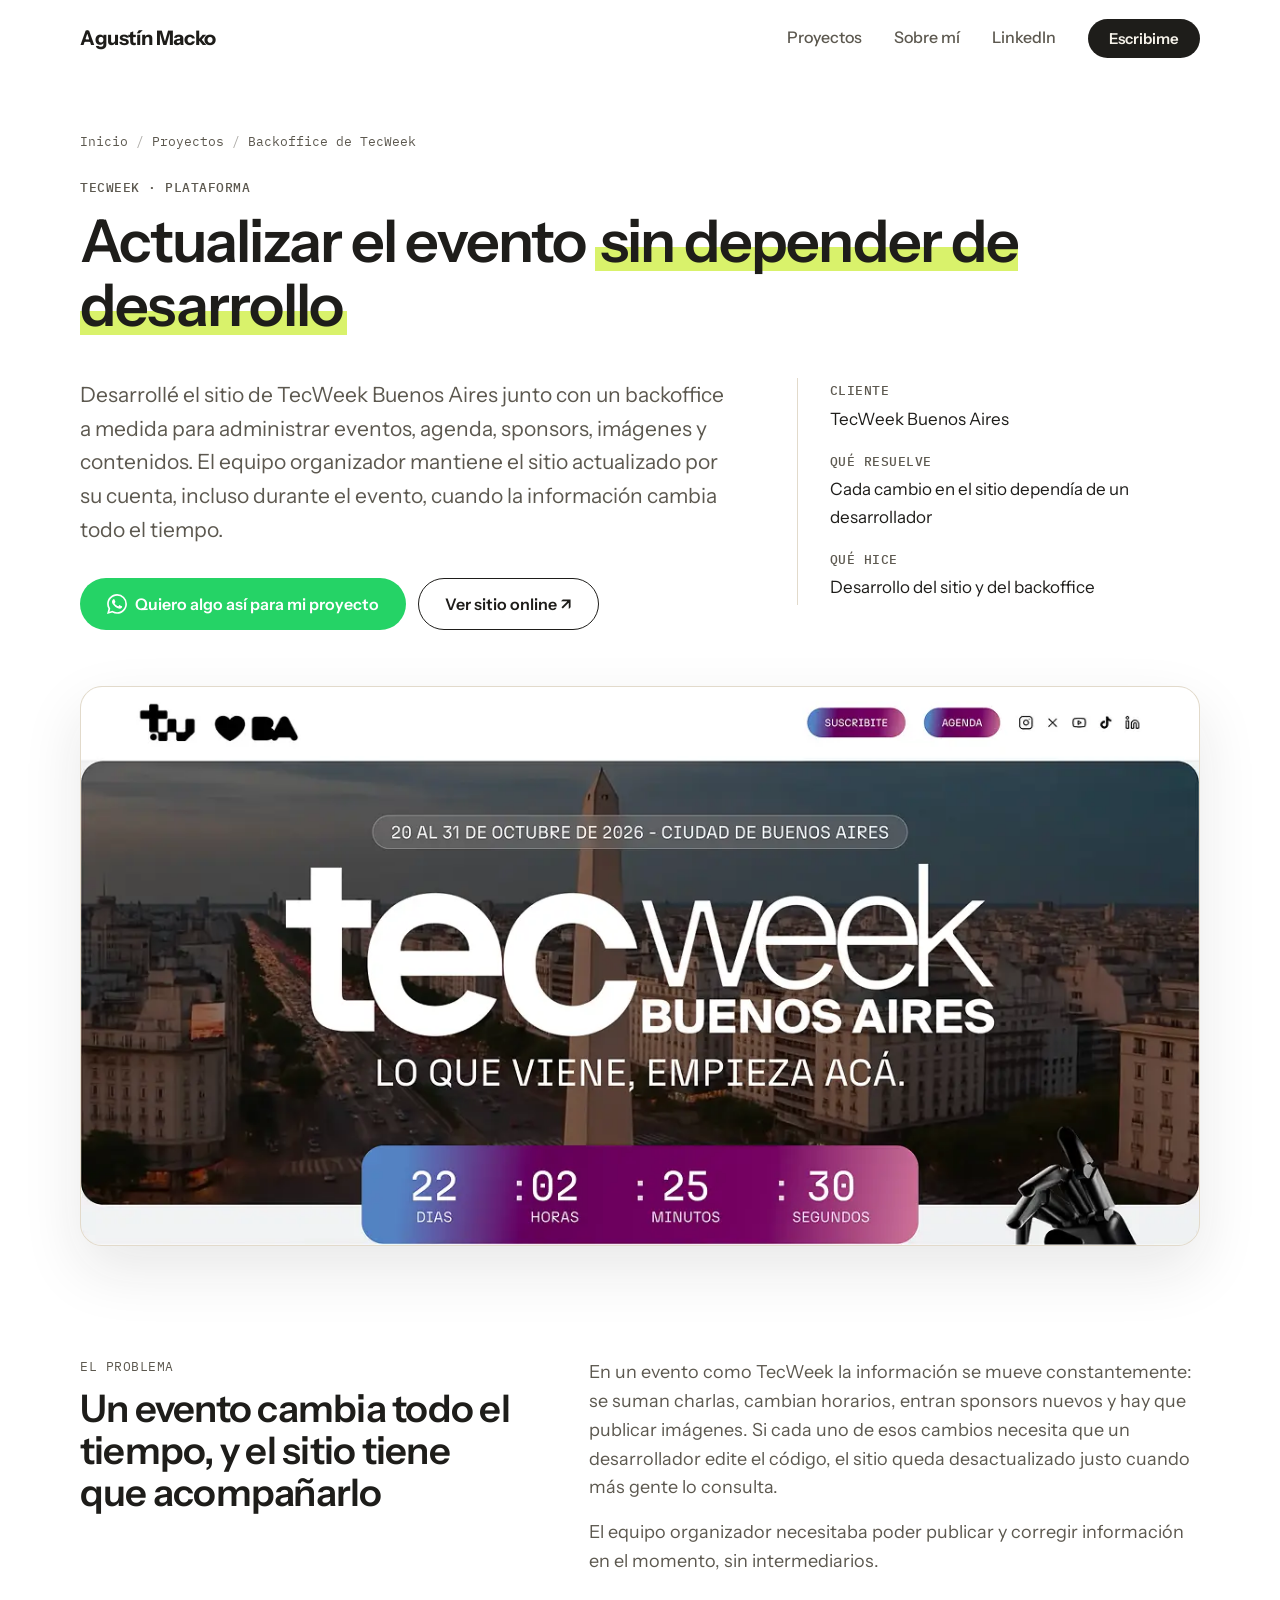
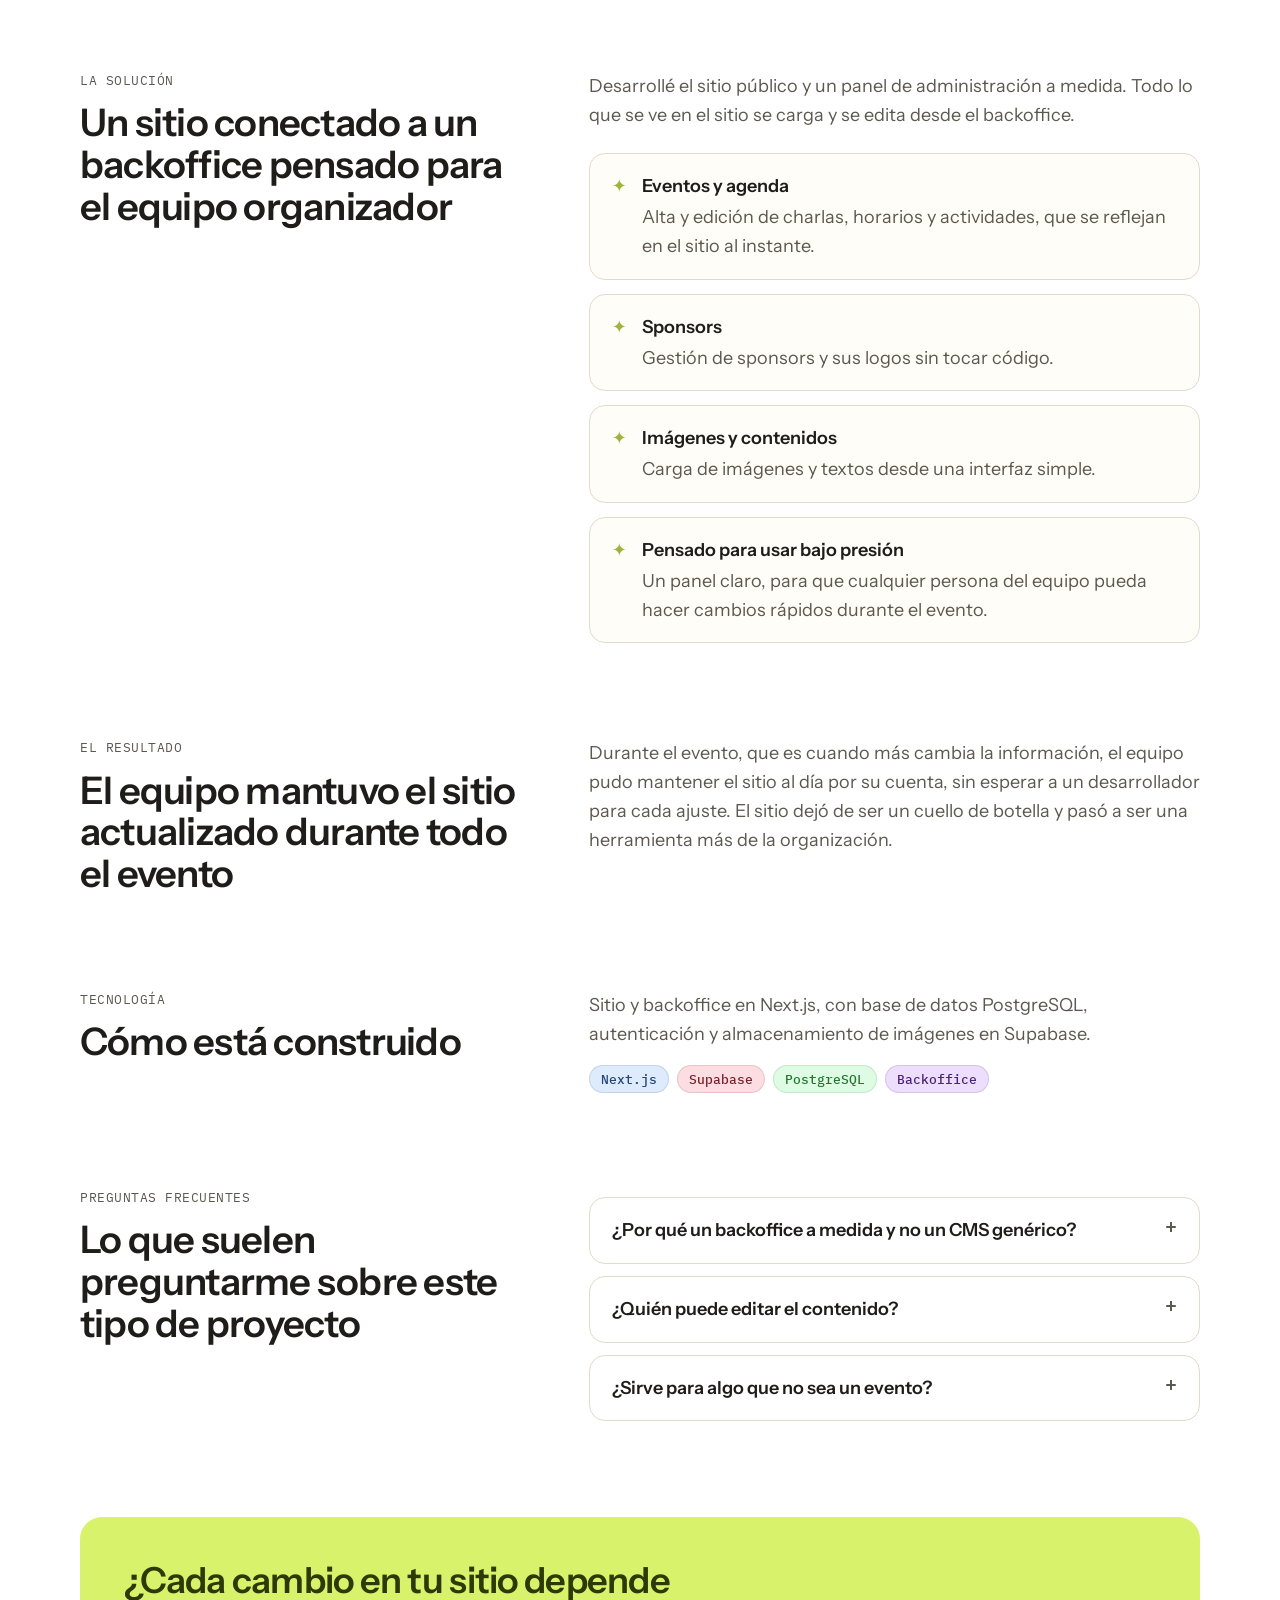
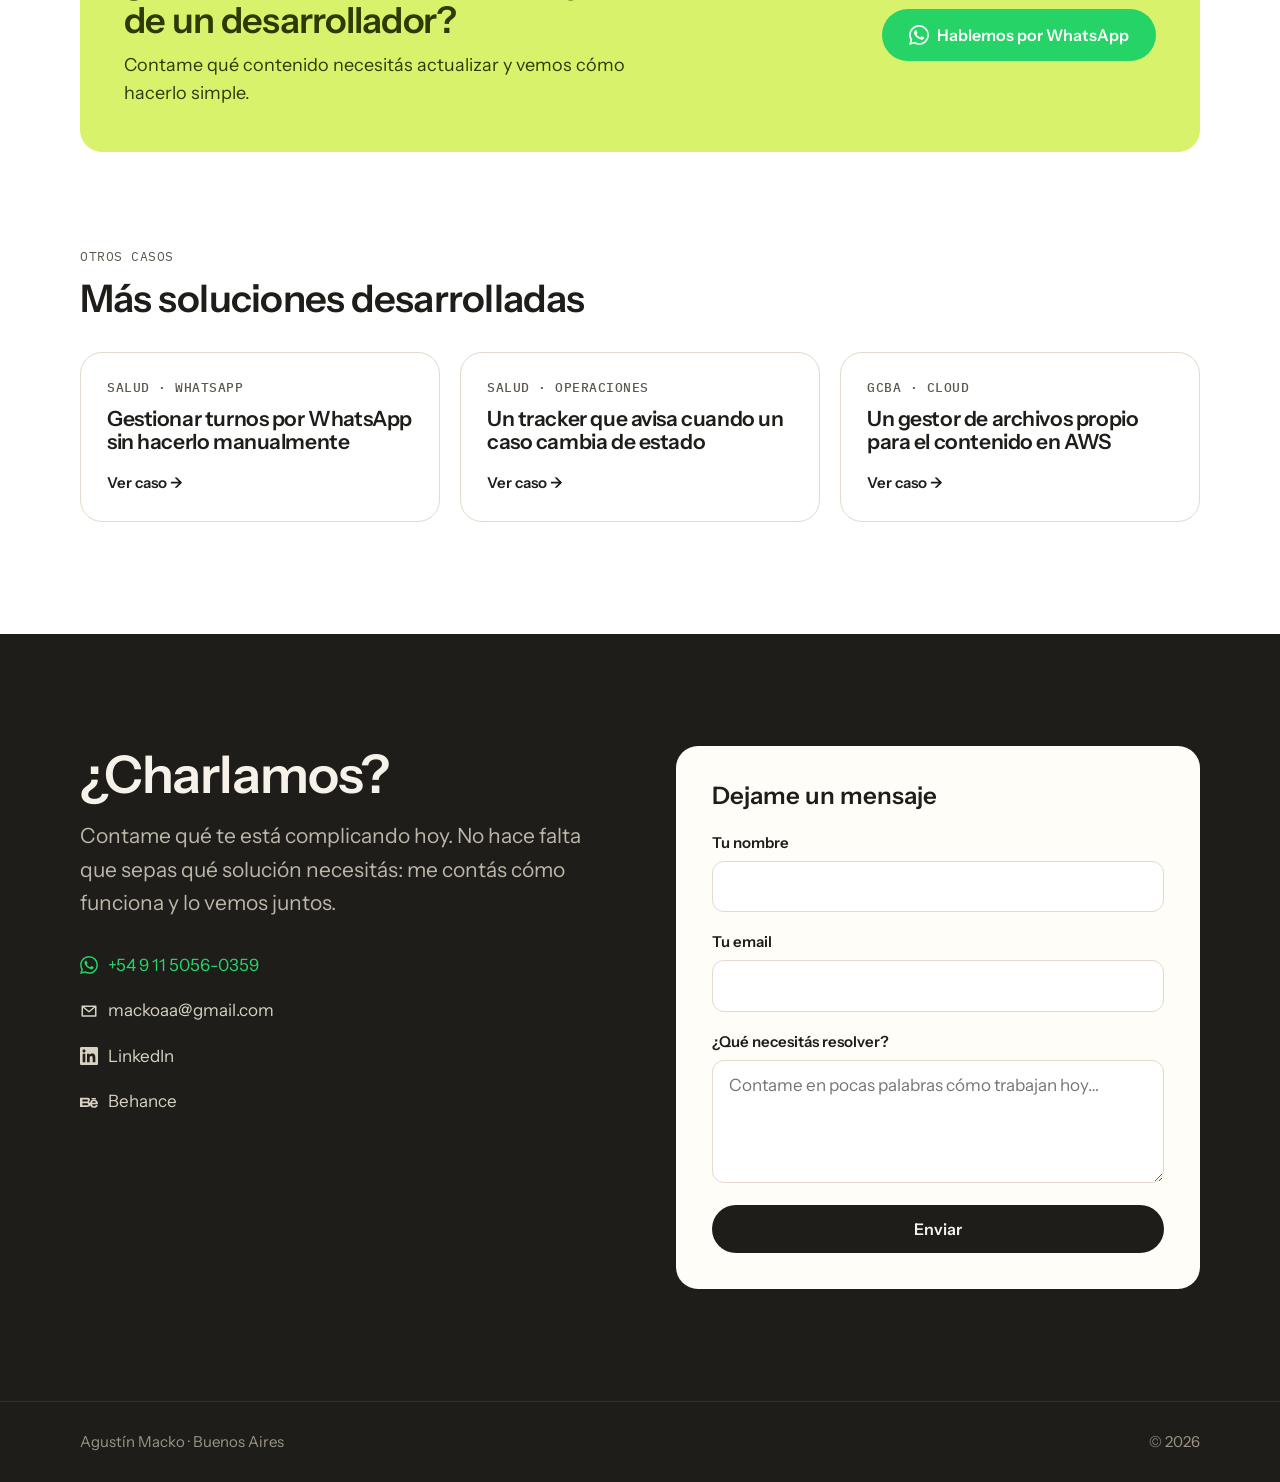
==== casos/backoffice-tecweek/index.html @ 7318f34b "Páginas de caso, mejoras SEO y tracking de contactos" ====
<!DOCTYPE html>
<html lang="es-AR">
<head>
  <meta charset="UTF-8">
  <meta name="viewport" content="width=device-width, initial-scale=1.0">

  <!-- Google tag (gtag.js) -->
  <script async src="https://www.googletagmanager.com/gtag/js?id=G-NZE4ZRXTH5"></script>
  <script>
    window.dataLayer = window.dataLayer || [];
    function gtag(){dataLayer.push(arguments);}
    gtag('js', new Date());

    gtag('config', 'G-NZE4ZRXTH5');
  </script>
  <title>Sitio y backoffice para TecWeek: contenido administrable sin código | Agustín Macko</title>
  <meta name="description" content="Caso real: sitio de TecWeek Buenos Aires con un backoffice a medida para administrar eventos, agenda, sponsors e imágenes sin depender de un desarrollador.">
  <meta name="author" content="Agustín Macko">
  <meta name="robots" content="index, follow, max-image-preview:large">
  <meta name="theme-color" content="#FFFFFF">
  <link rel="icon" href="/favicon.svg" type="image/svg+xml">
  <link rel="apple-touch-icon" href="/img/apple-touch-icon.png">

  <meta property="og:type" content="article">
  <meta property="og:locale" content="es_AR">
  <meta property="og:site_name" content="Agustín Macko">
  <meta property="og:title" content="Actualizar el evento sin depender de desarrollo">
  <meta property="og:description" content="Sitio de TecWeek con un backoffice para administrar eventos, agenda, sponsors y contenidos sin tocar código.">
  <meta property="og:url" content="https://agustinmacko.com.ar/casos/backoffice-tecweek/">
  <meta property="og:image" content="https://agustinmacko.com.ar/img/tec2026.webp">
  <meta property="og:image:alt" content="Sitio de TecWeek Buenos Aires 2026 con la cuenta regresiva del evento">
  <meta name="twitter:card" content="summary_large_image">
  <meta name="twitter:title" content="Actualizar el evento sin depender de desarrollo">
  <meta name="twitter:description" content="Sitio de TecWeek con un backoffice para administrar eventos, agenda, sponsors y contenidos sin tocar código.">
  <meta name="twitter:image" content="https://agustinmacko.com.ar/img/tec2026.webp">
  <link rel="canonical" href="https://agustinmacko.com.ar/casos/backoffice-tecweek/">

  <script type="application/ld+json">
  {
    "@context": "https://schema.org",
    "@graph": [
      {
        "@type": "CreativeWork",
        "@id": "https://agustinmacko.com.ar/casos/backoffice-tecweek/#caso",
        "name": "Sitio y backoffice para TecWeek",
        "headline": "Actualizar el evento sin depender de desarrollo",
        "description": "Sitio de TecWeek Buenos Aires con un backoffice a medida para administrar eventos, agenda, sponsors, imágenes y contenidos sin modificar código.",
        "url": "https://agustinmacko.com.ar/casos/backoffice-tecweek/",
        "image": "https://agustinmacko.com.ar/img/tec2026.webp",
        "inLanguage": "es-AR",
        "author": { "@id": "https://agustinmacko.com.ar/#person" },
        "about": ["Backoffices", "Plataformas administrables"],
        "keywords": "backoffice a medida, sitio administrable, panel de administración de contenidos, sitio para eventos"
      },
      {
        "@type": "BreadcrumbList",
        "itemListElement": [
          { "@type": "ListItem", "position": 1, "name": "Inicio", "item": "https://agustinmacko.com.ar/" },
          { "@type": "ListItem", "position": 2, "name": "Proyectos", "item": "https://agustinmacko.com.ar/#proyectos" },
          { "@type": "ListItem", "position": 3, "name": "Backoffice de TecWeek" }
        ]
      }
    ]
  }
  </script>

  <link rel="preconnect" href="https://fonts.googleapis.com">
  <link rel="preconnect" href="https://fonts.gstatic.com" crossorigin>
  <link href="https://fonts.googleapis.com/css2?family=Instrument+Sans:wght@400;500;600;700&family=IBM+Plex+Mono:wght@400;500&display=swap" rel="stylesheet">

  <link rel="stylesheet" href="/css/styles.css">
  <script>document.documentElement.classList.add('js');</script>
</head>
<body data-case="backoffice-tecweek">

  <a href="#main" class="skip-link">Saltar al contenido</a>

  <header class="header" id="header">
    <div class="wrap header-inner">
      <a href="/" class="brand">Agustín Macko</a>

      <nav class="nav" aria-label="Navegación principal">
        <a href="/#proyectos">Proyectos</a>
        <a href="/#sobre-mi">Sobre mí</a>
        <a href="https://www.linkedin.com/in/macko-agustin/" target="_blank" rel="noopener noreferrer">LinkedIn</a>
        <a href="#contacto" class="btn btn-dark btn-sm">Escribime</a>
      </nav>

      <button type="button" class="menu-toggle" id="menu-toggle" aria-label="Abrir menú" aria-expanded="false" aria-controls="mobile-menu">
        <span></span><span></span>
      </button>
    </div>

    <div class="mobile-menu" id="mobile-menu" aria-hidden="true">
      <a href="/#proyectos">Proyectos</a>
      <a href="/#sobre-mi">Sobre mí</a>
      <a href="https://www.linkedin.com/in/macko-agustin/" target="_blank" rel="noopener noreferrer" class="ico ico-in">LinkedIn</a>
      <a href="#contacto" class="btn btn-dark">Escribime</a>
    </div>
  </header>

  <main id="main">

    <section class="case-hero" id="caso" aria-labelledby="case-title">
      <div class="wrap">
        <nav aria-label="Ruta de navegación">
          <ol class="crumbs">
            <li><a href="/">Inicio</a></li>
            <li><a href="/#proyectos">Proyectos</a></li>
            <li aria-current="page">Backoffice de TecWeek</li>
          </ol>
        </nav>

        <p class="project-tag">TecWeek · Plataforma</p>
        <h1 id="case-title">Actualizar el evento <span class="mark">sin depender de desarrollo</span></h1>
        <div class="case-intro">
          <div>
            <p class="case-summary">Desarrollé el sitio de TecWeek Buenos Aires junto con un backoffice a medida para administrar eventos, agenda, sponsors, imágenes y contenidos. El equipo organizador mantiene el sitio actualizado por su cuenta, incluso durante el evento, cuando la información cambia todo el tiempo.</p>
            <div class="actions">
              <a href="https://wa.me/5491150560359?text=Hola%20Agust%C3%ADn%2C%20vi%20el%20caso%20de%20TecWeek%20y%20quiero%20algo%20parecido" target="_blank" rel="noopener noreferrer" class="btn btn-wa">Quiero algo así para mi proyecto</a>
              <a href="https://www.tecweek.com.ar/" target="_blank" rel="noopener noreferrer" class="btn btn-line">Ver sitio online ↗</a>
            </div>
          </div>
          <dl class="case-facts">
            <div><dt>Cliente</dt><dd>TecWeek Buenos Aires</dd></div>
            <div><dt>Qué resuelve</dt><dd>Cada cambio en el sitio dependía de un desarrollador</dd></div>
            <div><dt>Qué hice</dt><dd>Desarrollo del sitio y del backoffice</dd></div>
          </dl>
        </div>

        <figure class="case-shot">
          <img src="/img/tec2026.webp" width="1200" height="599" alt="Sitio de TecWeek Buenos Aires 2026 con la cuenta regresiva del evento">
        </figure>
      </div>
    </section>

    <section class="section" aria-label="Detalle del caso">
      <div class="wrap case-content">

        <div class="case-block" id="problema">
          <header class="case-block-head">
            <p class="case-kicker">El problema</p>
            <h2>Un evento cambia todo el tiempo, y el sitio tiene que acompañarlo</h2>
          </header>
          <div class="case-block-body">
            <p>En un evento como TecWeek la información se mueve constantemente: se suman charlas, cambian horarios, entran sponsors nuevos y hay que publicar imágenes. Si cada uno de esos cambios necesita que un desarrollador edite el código, el sitio queda desactualizado justo cuando más gente lo consulta.</p>
            <p>El equipo organizador necesitaba poder publicar y corregir información en el momento, sin intermediarios.</p>
          </div>
        </div>

        <div class="case-block" id="solucion">
          <header class="case-block-head">
            <p class="case-kicker">La solución</p>
            <h2>Un sitio conectado a un backoffice pensado para el equipo organizador</h2>
          </header>
          <div class="case-block-body">
            <p>Desarrollé el sitio público y un panel de administración a medida. Todo lo que se ve en el sitio se carga y se edita desde el backoffice.</p>
            <ul class="case-list">
              <li><strong>Eventos y agenda</strong>Alta y edición de charlas, horarios y actividades, que se reflejan en el sitio al instante.</li>
              <li><strong>Sponsors</strong>Gestión de sponsors y sus logos sin tocar código.</li>
              <li><strong>Imágenes y contenidos</strong>Carga de imágenes y textos desde una interfaz simple.</li>
              <li><strong>Pensado para usar bajo presión</strong>Un panel claro, para que cualquier persona del equipo pueda hacer cambios rápidos durante el evento.</li>
            </ul>
          </div>
        </div>

        <div class="case-block" id="resultado">
          <header class="case-block-head">
            <p class="case-kicker">El resultado</p>
            <h2>El equipo mantuvo el sitio actualizado durante todo el evento</h2>
          </header>
          <div class="case-block-body">
            <p>Durante el evento, que es cuando más cambia la información, el equipo pudo mantener el sitio al día por su cuenta, sin esperar a un desarrollador para cada ajuste. El sitio dejó de ser un cuello de botella y pasó a ser una herramienta más de la organización.</p>
          </div>
        </div>

        <div class="case-block" id="stack">
          <header class="case-block-head">
            <p class="case-kicker">Tecnología</p>
            <h2>Cómo está construido</h2>
          </header>
          <div class="case-block-body">
            <p>Sitio y backoffice en Next.js, con base de datos PostgreSQL, autenticación y almacenamiento de imágenes en Supabase.</p>
            <ul class="project-stack" aria-label="Tecnologías"><li>Next.js</li><li>Supabase</li><li>PostgreSQL</li><li>Backoffice</li></ul>
          </div>
        </div>

        <div class="case-block" id="preguntas">
          <header class="case-block-head">
            <p class="case-kicker">Preguntas frecuentes</p>
            <h2>Lo que suelen preguntarme sobre este tipo de proyecto</h2>
          </header>
          <div class="case-block-body">
            <div class="faq">
              <details>
                <summary>¿Por qué un backoffice a medida y no un CMS genérico?</summary>
                <p>Un CMS genérico sirve para muchos casos. Un backoffice a medida tiene sentido cuando el contenido tiene estructura propia, como agendas, sponsors o reglas específicas, y querés que cargarlo sea simple y sin errores.</p>
              </details>
              <details>
                <summary>¿Quién puede editar el contenido?</summary>
                <p>Las personas que vos definas. El acceso al panel es con usuario, y no hace falta saber programar para usarlo.</p>
              </details>
              <details>
                <summary>¿Sirve para algo que no sea un evento?</summary>
                <p>Sí. La misma idea aplica a cualquier sitio o plataforma cuyo contenido cambie seguido: catálogos, novedades, listados o información operativa.</p>
              </details>
            </div>
          </div>
        </div>

        <div class="case-cta">
          <div>
            <h2>¿Cada cambio en tu sitio depende de un desarrollador?</h2>
            <p>Contame qué contenido necesitás actualizar y vemos cómo hacerlo simple.</p>
          </div>
          <a href="https://wa.me/5491150560359?text=Hola%20Agust%C3%ADn%2C%20vi%20el%20caso%20de%20TecWeek%20y%20quiero%20algo%20parecido" target="_blank" rel="noopener noreferrer" class="btn btn-wa">Hablemos por WhatsApp</a>
        </div>

        <div class="case-block" id="otros-casos">
          <header class="case-block-head">
            <p class="case-kicker">Otros casos</p>
            <h2>Más soluciones desarrolladas</h2>
          </header>
          <div class="case-block-body">
            <div class="case-more">
              <a href="/casos/turnos-whatsapp-clinicas/" class="case-card">
                <span class="project-tag">Salud · WhatsApp</span>
                <h3>Gestionar turnos por WhatsApp sin hacerlo manualmente</h3>
                <span>Ver caso →</span>
              </a>
              <a href="/casos/tracker-polizas/" class="case-card">
                <span class="project-tag">Salud · Operaciones</span>
                <h3>Un tracker que avisa cuando un caso cambia de estado</h3>
                <span>Ver caso →</span>
              </a>
              <a href="/casos/gestor-archivos-aws/" class="case-card">
                <span class="project-tag">GCBA · Cloud</span>
                <h3>Un gestor de archivos propio para el contenido en AWS</h3>
                <span>Ver caso →</span>
              </a>
            </div>
          </div>
        </div>

      </div>
    </section>

    <section class="section contact" id="contacto" aria-labelledby="contacto-title">
      <div class="wrap contact-grid">
        <div class="contact-copy">
          <h2 class="title" id="contacto-title">¿Charlamos?</h2>
          <p class="lead">Contame qué te está complicando hoy. No hace falta que sepas qué solución necesitás: me contás cómo funciona y lo vemos juntos.</p>
          <ul class="contact-list">
            <li><a href="https://wa.me/5491150560359" target="_blank" rel="noopener noreferrer" class="ico ico-wa">+54 9 11 5056-0359</a></li>
            <li><a href="mailto:mackoaa@gmail.com" class="ico ico-mail">mackoaa@gmail.com</a></li>
            <li><a href="https://www.linkedin.com/in/macko-agustin/" target="_blank" rel="noopener noreferrer" class="ico ico-in">LinkedIn</a></li>
            <li><a href="https://www.behance.net/agustinmacko" target="_blank" rel="noopener noreferrer" class="ico ico-be">Behance</a></li>
          </ul>
        </div>

        <form action="https://formspree.io/f/myzgvjbd" method="POST" class="form" id="form">
          <input type="hidden" name="origen" value="Caso: backoffice de TecWeek">
          <p class="form-title">Dejame un mensaje</p>
          <label for="nombre">Tu nombre</label>
          <input type="text" id="nombre" name="nombre" autocomplete="name" required>
          <label for="email">Tu email</label>
          <input type="email" id="email" name="email" autocomplete="email" required>
          <label for="mensaje">¿Qué necesitás resolver?</label>
          <textarea id="mensaje" name="mensaje" rows="4" placeholder="Contame en pocas palabras cómo trabajan hoy…" required></textarea>
          <button type="submit" class="btn btn-dark btn-block">Enviar</button>
        </form>
      </div>
    </section>

  </main>

  <footer class="footer">
    <div class="wrap footer-inner">
      <span>Agustín Macko · Buenos Aires</span>
      <span>© 2026</span>
    </div>
  </footer>

  <script src="/js/main.js"></script>
</body>
</html>
---- css/styles.css ----
/* ─────────────────────────────────────────────
   Agustín Macko — Portfolio
   ───────────────────────────────────────────── */

:root {
  --bg: #F6F2EA;
  --card: #FFFDF8;
  --ink: #1E1D1A;
  --ink-2: #5C584F;
  --line: #E2DACB;
  --flow: #9CBF24;
  --accent: #D9F26B;
  --accent-ink: #2E3A06;
  --radius: 22px;
  --wrap: 1120px;
  --font-title: "Instrument Sans", system-ui, sans-serif;
  --font-body: "Instrument Sans", system-ui, sans-serif;
  --font-mono: "IBM Plex Mono", ui-monospace, monospace;
  --ico-mail: url("data:image/svg+xml,%3Csvg xmlns='http://www.w3.org/2000/svg' viewBox='0 0 24 24'%3E%3Cpath fill='none' stroke='%23000' stroke-width='2' stroke-linejoin='round' d='M3 5.5h18v13H3z'/%3E%3Cpath fill='none' stroke='%23000' stroke-width='2' stroke-linejoin='round' d='M3.5 6l8.5 7 8.5-7'/%3E%3C/svg%3E");
  --ico-in: url("data:image/svg+xml,%3Csvg xmlns='http://www.w3.org/2000/svg' viewBox='0 0 24 24'%3E%3Cpath d='M20.447 20.452h-3.554v-5.569c0-1.328-.027-3.037-1.852-3.037-1.853 0-2.136 1.445-2.136 2.939v5.667H9.351V9h3.414v1.561h.046c.477-.9 1.637-1.85 3.37-1.85 3.601 0 4.267 2.37 4.267 5.455v6.286zM5.337 7.433c-1.144 0-2.063-.926-2.063-2.065 0-1.138.92-2.063 2.063-2.063 1.14 0 2.064.925 2.064 2.063 0 1.139-.925 2.065-2.064 2.065zm1.782 13.019H3.555V9h3.564v11.452zM22.225 0H1.771C.792 0 0 .774 0 1.729v20.542C0 23.227.792 24 1.771 24h20.451C23.2 24 24 23.227 24 22.271V1.729C24 .774 23.2 0 22.222 0h.003z'/%3E%3C/svg%3E");
  --ico-be: url("data:image/svg+xml,%3Csvg xmlns='http://www.w3.org/2000/svg' viewBox='0 0 24 24'%3E%3Cpath d='M16.969 16.927a2.561 2.561 0 0 0 1.901.677 2.501 2.501 0 0 0 1.531-.475c.362-.235.636-.584.779-.99h2.567a4.955 4.955 0 0 1-1.888 2.769 5.576 5.576 0 0 1-3.08.841 6.08 6.08 0 0 1-2.25-.389 4.639 4.639 0 0 1-1.7-1.114 5.121 5.121 0 0 1-1.09-1.735 6.426 6.426 0 0 1-.387-2.25 6.103 6.103 0 0 1 .399-2.198 5.1 5.1 0 0 1 2.814-2.934 5.28 5.28 0 0 1 2.198-.425 4.925 4.925 0 0 1 2.349.52 4.746 4.746 0 0 1 1.641 1.402 5.719 5.719 0 0 1 .926 2.007 7.47 7.47 0 0 1 .205 2.354h-7.64c-.041.715.198 1.418.674 1.94zm3.345-5.619a2.107 2.107 0 0 0-1.633-.589 2.688 2.688 0 0 0-1.191.241 2.318 2.318 0 0 0-.758.595 2.227 2.227 0 0 0-.401.753 3.44 3.44 0 0 0-.134.707h4.731a3.2 3.2 0 0 0-.614-1.707zM9.49 6.203c.487-.007.973.04 1.451.141.426.086.83.254 1.19.495.339.235.608.557.779.931.203.465.299.97.285 1.478a2.752 2.752 0 0 1-.433 1.566c-.315.458-.753.822-1.264 1.052.694.178 1.304.598 1.72 1.187.387.587.588 1.279.575 1.983a3.4 3.4 0 0 1-.36 1.609 3.141 3.141 0 0 1-.972 1.109c-.418.29-.884.502-1.377.626-.502.13-1.02.195-1.539.194H0V6.203h9.49zm-.338 4.992a1.58 1.58 0 0 0 .999-.305c.28-.228.43-.578.4-.936a1.18 1.18 0 0 0-.125-.588.949.949 0 0 0-.339-.36 1.307 1.307 0 0 0-.485-.18 3.15 3.15 0 0 0-.572-.049H3.157v2.418h5.995zm.233 5.23c.21.002.419-.019.624-.063a1.602 1.602 0 0 0 .52-.22c.153-.105.275-.247.357-.412.095-.217.138-.453.126-.689a1.371 1.371 0 0 0-.465-1.169 1.853 1.853 0 0 0-1.166-.347H3.157v2.9h6.228zm6.018-9.616h5.898v1.428h-5.898V6.809z'/%3E%3C/svg%3E");
  --wa-icon: url("data:image/svg+xml,%3Csvg xmlns='http://www.w3.org/2000/svg' viewBox='0 0 24 24'%3E%3Cpath d='M17.472 14.382c-.297-.149-1.758-.867-2.03-.967-.273-.099-.471-.148-.67.15-.197.297-.767.966-.94 1.164-.173.199-.347.223-.644.075-.297-.15-1.255-.463-2.39-1.475-.883-.788-1.48-1.761-1.653-2.059-.173-.297-.018-.458.13-.606.134-.133.298-.347.446-.52.149-.174.198-.298.298-.497.099-.198.05-.371-.025-.52-.075-.149-.669-1.612-.916-2.207-.242-.579-.487-.5-.669-.51-.173-.008-.371-.01-.57-.01-.198 0-.52.074-.792.372-.272.297-1.04 1.016-1.04 2.479 0 1.462 1.065 2.875 1.213 3.074.149.198 2.096 3.2 5.077 4.487.709.306 1.262.489 1.694.625.712.227 1.36.195 1.871.118.571-.085 1.758-.719 2.006-1.413.248-.694.248-1.289.173-1.413-.074-.124-.272-.198-.57-.347m-5.421 7.403h-.004a9.87 9.87 0 01-5.031-1.378l-.361-.214-3.741.982.998-3.648-.235-.374a9.86 9.86 0 01-1.51-5.26c.001-5.45 4.436-9.884 9.888-9.884 2.64 0 5.122 1.03 6.988 2.898a9.825 9.825 0 012.893 6.994c-.003 5.45-4.437 9.884-9.885 9.884m8.413-18.297A11.815 11.815 0 0012.05 0C5.495 0 .16 5.335.157 11.892c0 2.096.547 4.142 1.588 5.945L.057 24l6.305-1.654a11.882 11.882 0 005.683 1.448h.005c6.554 0 11.89-5.335 11.893-11.893a11.821 11.821 0 00-3.48-8.413z'/%3E%3C/svg%3E");
}

*,
*::before,
*::after { box-sizing: border-box; }

html { scroll-behavior: smooth; scroll-padding-top: 88px; }

body {
  margin: 0;
  background: #FFFFFF;
  color: var(--ink);
  font-family: var(--font-body);
  font-size: 18px;
  line-height: 1.6;
  -webkit-font-smoothing: antialiased;
}

img { display: block; max-width: 100%; }
a { color: inherit; }
h1, h2, h3 { font-family: var(--font-title); font-weight: 600; letter-spacing: -0.02em; line-height: 1.1; margin: 0; }
p { margin: 0; }

.wrap { width: min(var(--wrap), 100% - 48px); margin-inline: auto; }

.skip-link {
  position: absolute; left: 16px; top: -60px; z-index: 100;
  background: var(--ink); color: var(--bg); padding: 10px 16px; border-radius: 10px;
}
.skip-link:focus { top: 16px; }

:focus-visible { outline: 3px solid var(--ink); outline-offset: 3px; border-radius: 6px; }

/* ── Botones ── */
.btn {
  display: inline-flex; align-items: center; justify-content: center; gap: 8px;
  padding: 15px 26px; border-radius: 999px; border: 1.5px solid transparent;
  font: 600 16px/1 var(--font-body); text-decoration: none; cursor: pointer;
  transition: transform .2s ease, background-color .2s ease, color .2s ease, border-color .2s ease;
}
.btn:hover { transform: translateY(-2px); }
.btn-sm { padding: 11px 20px; font-size: 15px; }
.btn-block { width: 100%; }
.btn-dark { background: var(--ink); color: var(--bg); }
.btn-dark:hover { background: #000; }
.btn-line { border-color: var(--ink); color: var(--ink); background: transparent; }
.btn-line:hover { background: var(--ink); color: var(--bg); }
.btn-wa { background: #25D366; color: #fff; }
.btn-wa:hover { background: #1EBE5B; }
.btn-wa::before,
.ico::before {
  content: ""; width: 20px; height: 20px; flex-shrink: 0; background: currentColor;
  -webkit-mask: var(--ico, var(--wa-icon)) center / contain no-repeat;
  mask: var(--ico, var(--wa-icon)) center / contain no-repeat;
}
.ico { display: inline-flex; align-items: center; gap: 10px; }
.ico::before { width: 18px; height: 18px; }
.ico-wa { --ico: var(--wa-icon); }
.ico-mail { --ico: var(--ico-mail); }
.ico-in { --ico: var(--ico-in); }
.ico-be { --ico: var(--ico-be); }
.nav .ico::before { width: 16px; height: 16px; }

.actions { display: flex; flex-wrap: wrap; gap: 12px; }

/* ── Header ── */
.header {
  position: sticky; top: 0; z-index: 50;
  background: rgba(255, 255, 255, .88);
  backdrop-filter: blur(12px);
  -webkit-backdrop-filter: blur(12px);
  border-bottom: 1px solid transparent;
  transition: border-color .2s ease;
}
.header.is-scrolled { border-bottom-color: var(--line); }
.header-inner { display: flex; align-items: center; justify-content: space-between; height: 76px; }
.brand { font: 700 20px/1 var(--font-title); letter-spacing: -0.02em; text-decoration: none; }
.nav { display: flex; align-items: center; gap: 32px; }
.nav a:not(.btn) { font-size: 16px; font-weight: 500; text-decoration: none; color: var(--ink-2); transition: color .2s; }
.nav a:not(.btn):hover { color: var(--ink); }

.menu-toggle {
  display: none; width: 44px; height: 44px; border: 0; background: transparent; cursor: pointer;
  flex-direction: column; justify-content: center; align-items: center; gap: 6px;
}
.menu-toggle span { display: block; width: 22px; height: 2px; background: var(--ink); border-radius: 2px; transition: transform .25s ease; }
.menu-toggle[aria-expanded="true"] span:first-child { transform: translateY(4px) rotate(45deg); }
.menu-toggle[aria-expanded="true"] span:last-child { transform: translateY(-4px) rotate(-45deg); }

.mobile-menu { display: none; }

/* ── Hero ── */
.hero { padding: 64px 0 0px; }
.hero-grid { display: grid; grid-template-columns: 1.25fr 1fr; gap: 64px; align-items: center; }
.hello {
  display: inline-block; margin-bottom: 20px;
  font: 600 18px/1 var(--font-title); color: var(--ink-2);
}
.hello::after { content: " 👋"; }
.hero h1 { font-size: clamp(40px, 5vw, 62px); letter-spacing: -0.03em; margin-bottom: 24px; }
.hero-text { font-size: 20px; color: var(--ink-2); max-width: 34em; margin-bottom: 32px; }

.mark {
  background: linear-gradient(transparent 58%, var(--accent) 58%, var(--accent) 92%, transparent 92%);
  padding: 0 .08em;
}

.hero-shots { position: relative; margin: 0; aspect-ratio: 1 / 1; }
.shot {
  position: absolute;
  background: var(--card); border: 1px solid var(--line); border-radius: 16px;
  overflow: hidden;
  box-shadow: 0 24px 60px rgba(30, 29, 26, .14);
}
.shot img { width: 100%; height: auto; aspect-ratio: 16 / 10; object-fit: cover; object-position: top; }
.shot-bar { display: flex; gap: 6px; padding: 10px 12px; border-bottom: 1px solid var(--line); }
.shot-bar i { width: 9px; height: 9px; border-radius: 50%; background: var(--line); }
.shot-back { top: 4%; right: 0; width: 88%; transform: rotate(2deg); }
.shot-front { bottom: 6%; left: 0; width: 80%; transform: rotate(-2.5deg); }
.sticker {
  position: absolute; right: 4%; bottom: 0; z-index: 2;
  background: var(--accent); color: var(--accent-ink);
  font: 600 16px/1.2 var(--font-title);
  padding: 12px 18px; border-radius: 999px;
  transform: rotate(-4deg);
  box-shadow: 0 8px 24px rgba(30, 29, 26, .12);
}

/* ── Ticker ── */
.ticker { margin-top: 72px; }
.ticker-label {
  font: 400 13px/1.4 var(--font-mono); text-transform: uppercase; letter-spacing: .04em;
  color: var(--ink-2); margin-bottom: 16px;
}
.ticker-row {
  overflow: hidden;
  border-block: 1px solid var(--line);
  mask-image: linear-gradient(90deg, transparent, #000 8%, #000 92%, transparent);
  -webkit-mask-image: linear-gradient(90deg, transparent, #000 8%, #000 92%, transparent);
}
.ticker-track {
  list-style: none; margin: 0; padding: 0;
  display: flex; width: max-content;
  animation: ticker 40s linear infinite;
}
@media (hover: hover) {
  .ticker-row:hover .ticker-track { animation-play-state: paused; }
}
.ticker-track li { display: flex; align-items: center; white-space: nowrap; }
.ticker-track li::after { content: "✦"; margin-inline: 28px; font-size: .7em; opacity: .5; }
.ticker-solutions li { font: 600 26px/1 var(--font-title); letter-spacing: -0.02em; padding: 22px 0; }
.ticker-solutions li::after { color: #9DB53A; opacity: 1; }
@keyframes ticker {
  to { transform: translateX(-50%); }
}

.only-mobile { display: none; }

/* ── Secciones ── */
.section { padding: 112px 0; }
.section-warm { background: var(--bg); }
.section-tint { background: white; }
.title { font-size: clamp(34px, 4.2vw, 52px); }
.section-head { display: flex; justify-content: space-between; align-items: flex-end; gap: 24px; margin-bottom: 48px; flex-wrap: wrap; }
.section-head p { font-size: 20px; color: var(--ink-2); margin-top: 12px; }
.lead { font-size: 21px; color: var(--ink-2); max-width: 36em; }

/* ── ¿Te suena? ── */
.thread { margin-top: 56px; display: flex; flex-direction: column; }
.thread-in { list-style: none; margin: 0; padding: 0; display: flex; flex-direction: column; align-items: flex-start; gap: 12px; }
.thread-in .msg:nth-child(2) { margin-left: 22%; }
.thread-in .msg:nth-child(3) { margin-left: 6%; }
.thread-in .msg:nth-child(4) { margin-left: 38%; }
.thread-in .msg:nth-child(5) { margin-left: 14%; }
.thread-in .msg:nth-child(6) { margin-left: 30%; }

.msg {
  max-width: min(30em, 100%);
  padding: 16px 22px;
  background: #fff; border: 1px solid var(--line);
  border-radius: 20px 20px 20px 6px;
  font-size: 18px; line-height: 1.45; color: var(--ink);
}

.msg-reply {
  align-self: flex-end; margin-top: 44px;
  display: flex; align-items: flex-end; gap: 14px;
  background: #D9FDD3; border-color: transparent; color: #111B21;
  border-radius: 20px 20px 6px 20px;
  font-weight: 500;
  max-width: none; white-space: nowrap;
}
.msg-meta { font: 400 11px/1.6 var(--font-mono); letter-spacing: -0.08em; color: #7C8B7E; white-space: nowrap; }

.thread-cta {
  margin-top: 56px; padding-top: 28px; border-top: 1px solid var(--line);
  display: flex; align-items: center; justify-content: space-between; gap: 20px 32px;
}
.thread-cta p { font-size: 20px; color: var(--ink-2); white-space: nowrap; }

.js .thread .reveal { transition-delay: calc(var(--i, 0) * 90ms); }

/* ── Proyectos ── */
.section-head > div { max-width: 44em; }
.carousel-nav { display: flex; gap: 10px; }
html:not(.js) .carousel-nav { display: none; }
.carousel-btn {
  width: 52px; height: 52px; border-radius: 50%;
  border: 1.5px solid var(--ink); background: transparent; color: var(--ink);
  font: 500 20px/1 var(--font-body); cursor: pointer;
  transition: background-color .2s ease, color .2s ease, opacity .2s ease;
}
.carousel-btn:hover:not(:disabled) { background: var(--ink); color: var(--bg); }
.carousel-btn:disabled { opacity: .3; cursor: default; }

.carousel {
  --edge: max(24px, calc((100vw - var(--wrap)) / 2));
  display: flex; gap: 24px;
  overflow-x: auto;
  scroll-snap-type: x mandatory;
  scroll-padding-inline: var(--edge);
  padding: 8px var(--edge) 24px;
  scrollbar-width: none;
  overscroll-behavior-x: contain;
}
.carousel::-webkit-scrollbar { display: none; }
.carousel:focus-visible { outline-offset: -3px; }
.project {
  flex: 0 0 min(540px, 86vw);
  scroll-snap-align: start;
  background: #FFFFFF; border: 1px solid var(--line); border-radius: var(--radius);
  overflow: hidden; display: flex; flex-direction: column;
  transition: transform .25s ease, box-shadow .25s ease;
}
.project:hover { transform: translateY(-4px); box-shadow: 0 16px 40px rgba(30, 29, 26, .08); }
.project { position: relative; }
.project-status {
  display: inline-flex; align-items: center; gap: 8px; margin-top: 4px;
  font: 500 12.5px/1.4 var(--font-mono); color: var(--ink-2);
}
.project-status::before { content: ""; width: 8px; height: 8px; border-radius: 50%; background: #F2B544; flex-shrink: 0; }
.project-badge {
  position: absolute; top: 14px; left: 14px; z-index: 1;
  font: 500 11px/1 var(--font-mono); letter-spacing: .02em; color: var(--ink-2);
  background: rgba(255, 255, 255, .92); border: 1px solid var(--line);
  padding: 7px 10px; border-radius: 999px;
}
.project-visual { aspect-ratio: 16 / 10; background: #E7E0D1; overflow: hidden; }
.project-visual img { width: 100%; height: 100%; object-fit: cover; object-position: top; }
.project-body { padding: 28px 30px 30px; display: flex; flex-direction: column; gap: 12px; flex: 1; }
.project-tag { font: 500 12.5px/1.4 var(--font-mono); color: var(--ink-2); text-transform: uppercase; letter-spacing: .04em; }
.project-stack {
  list-style: none; margin: 12px 0 0; padding: 0;
  display: flex; flex-wrap: wrap; gap: 8px;
}
.project-stack li {
  font: 500 12.5px/1 var(--font-mono);
  color: var(--chip-ink, var(--ink));
  background: var(--chip-bg, var(--bg));
  border: 1px solid color-mix(in srgb, var(--chip-ink, var(--line)) 14%, transparent);
  padding: 7px 11px; border-radius: 999px;
}
.project h3 { font-size: 24px; }
.project-body > p:not(.project-tag):not(.project-status) { color: var(--ink-2); font-size: 17px; flex: 1; }
.project-body > p strong { color: var(--ink); font-weight: 600; }

.link {
  align-self: flex-start; margin-top: 12px;
  font-weight: 600; font-size: 16px; text-decoration: none;
  padding: 9px 18px; border: 1.5px solid var(--ink); border-radius: 999px;
  transition: background-color .2s ease, color .2s ease;
}
.link:hover { background: var(--ink); color: var(--card); }
.link-dark { background: var(--ink); color: var(--card); }
.link-dark:hover { background: #000; }
.project-links { display: flex; flex-wrap: wrap; gap: 0 10px; }


/* Visual recreado · panel */
.mini-row {
  display: flex; justify-content: space-between; align-items: center;
  background: var(--card); border-radius: 10px; padding: 12px 16px; font: 400 14px/1.2 var(--font-mono);
}
.mini-head { background: transparent; font-size: 12px; font-weight: 500; color: var(--ink-2); text-transform: uppercase; letter-spacing: .04em; padding-block: 4px; }
.pill { font: 500 12px/1 var(--font-mono); padding: 5px 10px; border-radius: 999px; white-space: nowrap; }
.pill-blue { background: #DCE7FF; color: #1F4FB8; }
.pill-amber { background: #FFEDC7; color: #8A5A00; }
.pill-green { background: #DDF3D8; color: #2D6A21; }

.panel { display: flex; flex-direction: column; gap: 8px; padding: 18px; background: #EEF0F4; }
.panel-top { display: flex; align-items: center; justify-content: space-between; gap: 12px; margin-bottom: 2px; }
.panel-title { font: 600 17px/1 var(--font-title); letter-spacing: -0.01em; }
.panel-search {
  flex: 0 1 45%; padding: 8px 12px; border-radius: 8px;
  background: var(--card); border: 1px solid var(--line);
  font: 400 12px/1 var(--font-mono); color: #9A968C;
}
.panel-filters { display: flex; gap: 6px; flex-wrap: wrap; margin-bottom: 6px; }
.panel-filters span {
  font: 400 11.5px/1 var(--font-mono); padding: 6px 10px; border-radius: 999px;
  background: var(--card); border: 1px solid var(--line); color: var(--ink-2);
}
.panel-filters .is-on { background: var(--ink); border-color: var(--ink); color: var(--bg); }
.panel .mini-row { padding: 10px 14px; font-size: 13px; }

/* ── Otros trabajos ── */

/* ── Cómo trabajo ── */
.steps {
  list-style: none; margin: 0; padding: 0; position: relative;
  display: grid; grid-template-columns: repeat(3, 1fr); gap: 56px;
}
.step::before {
  content: ""; position: absolute; top: 19px; left: 56px; right: -38px;
  height: 2px; border-radius: 2px; background: var(--flow);
  transform-origin: left; transition: transform .7s ease;
}
.step::after {
  content: ""; position: absolute; top: 15px; right: -38px; width: 10px; height: 10px;
  border-top: 2px solid var(--flow); border-right: 2px solid var(--flow);
  transform: rotate(45deg); transition: opacity .3s ease;
}
.js .step.reveal:not(.is-visible)::before { transform: scaleX(0); }
.js .step.reveal:not(.is-visible)::after { opacity: 0; }
.js .step.reveal::before { transition-delay: calc(var(--i, 0) * 120ms + .3s); }
.js .step.reveal::after { transition-delay: calc(var(--i, 0) * 120ms + .9s); }
.step:last-child::before { right: 4px; }
.step:last-child::after { right: 4px; }
.step { position: relative; display: flex; flex-direction: column; gap: 10px; }
.step-label {
  display: flex; flex-direction: column; align-items: flex-start; gap: 20px; margin-bottom: 4px;
  font: 500 13px/1 var(--font-mono); text-transform: uppercase; letter-spacing: .04em; color: var(--ink-2);
}
.step-n {
  display: grid; place-items: center; width: 40px; height: 40px; border-radius: 50%; flex-shrink: 0;
  background: var(--ink); color: var(--bg); font: 500 13px/1 var(--font-mono);
}
.step h3 { font-size: 26px; }
.step > p:not(.step-label) { color: var(--ink-2); font-size: 17px; max-width: 26em; }
.js .steps .reveal { transition-delay: calc(var(--i, 0) * 120ms); }
/* ── Sobre mí ── */
.about-kicker {
  font: 400 13px/1.4 var(--font-mono); text-transform: uppercase; letter-spacing: .04em;
  color: var(--ink-2); margin-bottom: 20px;
}
.about-statement { font-size: clamp(38px, 5vw, 64px); letter-spacing: -0.03em; max-width: 16em; }

.about-lead { font-size: 21px; color: var(--ink-2); max-width: 38em; margin-top: 28px; }
.about-intro .about-statement { font-size: clamp(36px, 4.2vw, 56px); }
.about-intro { display: grid; grid-template-columns: 1.15fr 1fr; gap: 64px; align-items: center; }
.about-facts { list-style: none; margin: 28px 0 0; padding: 0; display: flex; flex-wrap: wrap; gap: 10px; }
.about-facts li {
  font: 500 13px/1 var(--font-mono); color: var(--ink);
  padding: 9px 14px; border-radius: 999px; background: var(--card); border: 1px solid var(--line);
}

.duo { position: relative; margin: 0; aspect-ratio: 5 / 4; }
.duo-card { position: absolute; width: 66%; border-radius: 16px; padding: 16px 18px 20px; box-shadow: 0 24px 48px rgba(30, 29, 26, .12); }
.duo-card p { margin: 0; }
.duo-design { top: 0; left: 0; background: #FFFFFF; border: 1px solid var(--line); transform: rotate(-3deg); }
.duo-code { right: 0; bottom: 36px; background: var(--ink); color: #E8E3D8; transform: rotate(2.5deg); }
.duo-bar { display: flex; align-items: center; gap: 5px; margin-bottom: 14px !important; font: 400 11.5px/1 var(--font-mono); color: var(--ink-2); }
.duo-code .duo-bar { color: #A8A194; }
.duo-bar span { width: 8px; height: 8px; border-radius: 50%; background: var(--line); }
.duo-code .duo-bar span { background: #3A3833; }
.duo-bar span:last-of-type { margin-right: 6px; }
.duo-title { font: 600 20px/1.2 var(--font-title); margin-bottom: 12px !important; }
.duo-row {
  display: flex; justify-content: space-between; gap: 12px; padding: 12px 14px; border-radius: 10px;
  background: var(--bg); font-size: 14px;
}
.duo-row span { font: 500 13px/1.4 var(--font-mono); color: var(--ink-2); }
.duo-btn {
  margin-top: 12px !important; text-align: center; padding: 11px; border-radius: 999px;
  background: var(--ink); color: var(--card); font-weight: 600; font-size: 14px;
}
.duo-code pre { margin: 0; font: 400 13px/1.7 var(--font-mono); white-space: pre; overflow: hidden; }
.duo-code i { font-style: normal; color: #9CC4F2; }
.duo-code b { font-weight: 400; color: #D9F26B; }
.duo-code s { text-decoration: none; color: #F2B8A0; }
.duo-arrow { position: absolute; top: 52%; left: 6%; width: 84px; transform: rotate(35deg); z-index: 1; }
.duo-arrow path { fill: none; stroke: var(--flow); stroke-width: 2.5; stroke-linecap: round; stroke-linejoin: round; }
.duo figcaption {
  position: absolute; left: 0; bottom: 0; right: 0; text-align: center;
  font: 500 13px/1.4 var(--font-mono); color: var(--ink-2);
}

.steps-kicker { margin: 72px 0 24px; padding-top: 40px; border-top: 1px solid var(--line); }


/* ── Contacto ── */
.contact { background: var(--ink); color: var(--bg); }
.contact .lead { color: #BDB6A8; margin: 16px 0 32px; }
.contact-grid { display: grid; grid-template-columns: 1fr 1fr; gap: 72px; align-items: start; }
.contact-list { list-style: none; margin: 28px 0 0; padding: 0; display: flex; flex-direction: column; gap: 14px; }
.contact-list a { color: #D8D2C4; text-decoration: none; font-size: 17px; }
.contact-list a:hover { color: #fff; text-decoration: underline; text-underline-offset: 4px; }
.contact-list .ico-wa,
.contact-list .ico-wa:hover { color: #25D366; }

.form {
  background: var(--card); color: var(--ink); border-radius: var(--radius);
  padding: 36px; display: flex; flex-direction: column;
}
.form-title { font: 600 24px/1.2 var(--font-title); margin-bottom: 20px; }
.form label { font-size: 15px; font-weight: 600; margin-bottom: 6px; }
.form input,
.form textarea {
  width: 100%; margin-bottom: 18px; padding: 13px 16px;
  font: 400 17px/1.4 var(--font-body); color: var(--ink);
  background: white; border: 1.5px solid var(--line); border-radius: 12px;
  transition: border-color .2s;
}
.form input:focus,
.form textarea:focus { outline: none; border-color: var(--ink); }
.form textarea { resize: vertical; min-height: 110px; }
.form .btn { margin-top: 4px; }

/* ── Footer ── */
.footer { background: var(--ink); color: #9C9587; border-top: 1px solid #34322D; }
.footer-inner { display: flex; justify-content: space-between; align-items: center; gap: 16px; flex-wrap: wrap; padding: 28px 0; font-size: 15px; }

/* ── Casos ── */
.case-hero { padding: 56px 0 0; }
.crumbs { display: flex; flex-wrap: wrap; gap: 8px; list-style: none; margin: 0 0 28px; padding: 0; font: 400 13px/1.4 var(--font-mono); color: var(--ink-2); }
.crumbs li + li::before { content: "/"; margin-right: 8px; opacity: .5; }
.crumbs a { text-decoration: none; }
.crumbs a:hover { text-decoration: underline; text-underline-offset: 3px; }
.case-hero h1 { font-size: clamp(36px, 4.6vw, 60px); letter-spacing: -0.03em; margin: 12px 0 40px; }
.case-intro { display: grid; grid-template-columns: minmax(0, 1.6fr) minmax(0, 1fr); gap: 40px 72px; align-items: start; }
.case-summary { font-size: 21px; color: var(--ink-2); margin-bottom: 32px; }
.case-shot { margin: 56px 0 0; border: 1px solid var(--line); border-radius: var(--radius); overflow: hidden; background: #E7E0D1; box-shadow: 0 24px 60px rgba(30, 29, 26, .10); }
.case-shot img { width: 100%; height: auto; }
.case-shot figcaption { padding: 14px 20px; font: 400 13px/1.4 var(--font-mono); color: var(--ink-2); background: var(--card); border-top: 1px solid var(--line); }

.case-facts { display: flex; flex-direction: column; gap: 20px; margin: 0; padding: 4px 0 4px 32px; border-left: 1px solid var(--line); }
.case-facts dt { font: 500 12.5px/1.4 var(--font-mono); text-transform: uppercase; letter-spacing: .04em; color: var(--ink-2); margin-bottom: 6px; }
.case-facts dd { margin: 0; font-size: 17px; }

.case-content { display: flex; flex-direction: column; gap: 96px; }
.case-block { display: grid; grid-template-columns: minmax(0, 5fr) minmax(0, 7fr); gap: 24px 72px; align-items: start; }
.case-block-head { position: sticky; top: 112px; }
.case-block h2 { font-size: clamp(28px, 3vw, 38px); }
#otros-casos { display: block; }
#otros-casos .case-block-head { position: static; }
.case-block p { color: var(--ink-2); margin-bottom: 16px; }
.case-block p:last-child { margin-bottom: 0; }
.case-kicker { font: 400 13px/1.4 var(--font-mono); text-transform: uppercase; letter-spacing: .04em; color: var(--ink-2); margin-bottom: 12px !important; }
.case-list { list-style: none; margin: 24px 0 0; padding: 0; display: flex; flex-direction: column; gap: 14px; }
.case-list li { position: relative; padding: 18px 22px 18px 52px; background: var(--card); border: 1px solid var(--line); border-radius: 16px; color: var(--ink-2); }
.case-list li::before { content: "✦"; position: absolute; left: 22px; top: 18px; color: #9DB53A; }
.case-list strong { display: block; color: var(--ink); font-weight: 600; margin-bottom: 2px; }

.faq { display: flex; flex-direction: column; gap: 12px; margin-top: 8px; }
.faq details { background: #fff; border: 1px solid var(--line); border-radius: 16px; padding: 18px 22px; }
.faq summary { cursor: pointer; font-weight: 600; list-style: none; display: flex; justify-content: space-between; gap: 16px; }
.faq summary::-webkit-details-marker { display: none; }
.faq summary::after { content: "+"; font: 500 20px/1 var(--font-mono); color: var(--ink-2); }
.faq details[open] summary::after { content: "−"; }
.faq details p { margin-top: 12px; color: var(--ink-2); }

.case-cta { background: var(--accent); color: var(--accent-ink); border-radius: var(--radius); padding: 44px; display: flex; align-items: center; justify-content: space-between; gap: 24px 40px; flex-wrap: wrap; }
.case-cta h2 { font-size: clamp(26px, 3vw, 36px); max-width: 16em; }
.case-cta p { margin-top: 10px; font-size: 18px; max-width: 30em; }

.case-more { display: grid; grid-template-columns: repeat(3, 1fr); gap: 20px; margin-top: 32px; }
.case-card { display: flex; flex-direction: column; gap: 10px; padding: 26px; background: #fff; border: 1px solid var(--line); border-radius: var(--radius); text-decoration: none; transition: transform .2s ease, box-shadow .2s ease; }
.case-card:hover { transform: translateY(-3px); box-shadow: 0 16px 40px rgba(30, 29, 26, .08); }
.case-card h3 { font-size: 21px; }
.case-card span:last-child { margin-top: auto; padding-top: 8px; font-weight: 600; font-size: 15px; }

/* ── Reveal ── */
.js .reveal { opacity: 0; transform: translateY(16px); transition: opacity .6s ease, transform .6s ease; }
.js .reveal.is-visible { opacity: 1; transform: none; }

/* ── Responsive ── */
@media (max-width: 960px) {
  .hero-grid,
  .contact-grid { grid-template-columns: 1fr; gap: 48px; }
  .hero-shots { max-width: 560px; width: 100%; aspect-ratio: 5 / 4; }
  .steps { grid-template-columns: 1fr; gap: 36px; }
  .step:not(:last-child)::before { top: 52px; bottom: -26px; left: 19px; right: auto; width: 2px; height: auto; transform-origin: top; }
  .js .step.reveal:not(.is-visible)::before { transform: scaleY(0); }
  .step:last-child::before,
  .step:last-child::after { display: none; }
  .step:not(:last-child)::after { top: auto; bottom: -26px; left: 15px; right: auto; transform: rotate(135deg); }
  .step { padding-left: 64px; }
  .step-label { flex-direction: row; align-items: center; min-height: 40px; }
  .step-n { position: absolute; left: 0; top: 0; }
  .thread-cta { flex-wrap: wrap; }
  .thread-cta p { white-space: normal; }
  .case-more { grid-template-columns: 1fr; }
  .case-intro,
  .case-block { grid-template-columns: 1fr; }
  .case-block-head { position: static; }
  .case-facts { padding: 24px 0 0; border-left: 0; border-top: 1px solid var(--line); }
  .case-content { gap: 72px; }
  .section { padding: 88px 0; }
}

@media (max-width: 760px) {
  .nav { display: none; }
  .menu-toggle { display: flex; }
  .mobile-menu {
    display: flex; flex-direction: column; gap: 4px;
    padding: 8px 24px 24px;
    border-bottom: 1px solid var(--line);
  }
  .mobile-menu[aria-hidden="true"] { display: none; }
  .mobile-menu a:not(.btn) { padding: 12px 0; font-size: 20px; font-weight: 500; text-decoration: none; border-bottom: 1px solid var(--line); }
  .mobile-menu .btn { margin-top: 16px; }

  body { font-size: 17px; }
  .only-desktop { display: none; }
  .only-mobile { display: inline; }
  .hero { padding-top: 40px; }
  .hero-text { font-size: 18px; }
  .sticker { right: 8px; bottom: -8px; font-size: 14px; }
  .ticker { margin-top: 56px; }
  .ticker-solutions li { font-size: 20px; padding: 18px 0; }
  .ticker-track li::after { margin-inline: 18px; }
  .thread { margin: 36px 0 0; }
  .thread-in { gap: 10px; }
  .thread-in .msg:nth-child(n) { margin-left: 0; }
  .thread-in .msg:nth-child(even) { margin-left: 6%; }
  .msg { max-width: 90%; padding: 14px 18px; font-size: 17px; }
  .msg-reply { margin-top: 32px; white-space: normal; max-width: 90%; }
  .thread-cta { margin-top: 40px; flex-direction: column; align-items: flex-start; }
  .thread-cta p { font-size: 18px; white-space: normal; }
  .section { padding: 72px 0; }
  .carousel-nav { display: none; }
  .carousel { gap: 16px; }
  .project-body { padding: 24px; }
  .about-lead { font-size: 18px; }
  .about-intro { grid-template-columns: 1fr; gap: 48px; }
  .duo { aspect-ratio: auto; display: flex; flex-direction: column; gap: 0; padding-bottom: 36px; }
  .duo-card { position: relative; width: 88%; }
  .duo-design { align-self: flex-start; }
  .duo-code { align-self: flex-end; bottom: auto; margin-top: -12px; }
  .duo-arrow { top: 42%; left: auto; right: 6%; transform: rotate(60deg); width: 60px; }
  .steps-kicker { margin-top: 48px; padding-top: 32px; }
  .step h3 { font-size: 22px; }
  .form { padding: 28px 22px; }
  .case-hero { padding-top: 32px; }
  .case-summary { font-size: 18px; }
  .case-content { gap: 56px; }
  .case-cta { padding: 28px 22px; }
  .footer-inner { flex-direction: column; align-items: flex-start; }
}

@media (prefers-reduced-motion: reduce) {
  html { scroll-behavior: auto; }
  .js .reveal { opacity: 1; transform: none; transition: none; }
  .ticker-track { animation: none; }
  .ticker-row { overflow-x: auto; scrollbar-width: none; }
  .ticker-row::-webkit-scrollbar { display: none; }
  .btn, .project { transition: none; }
}
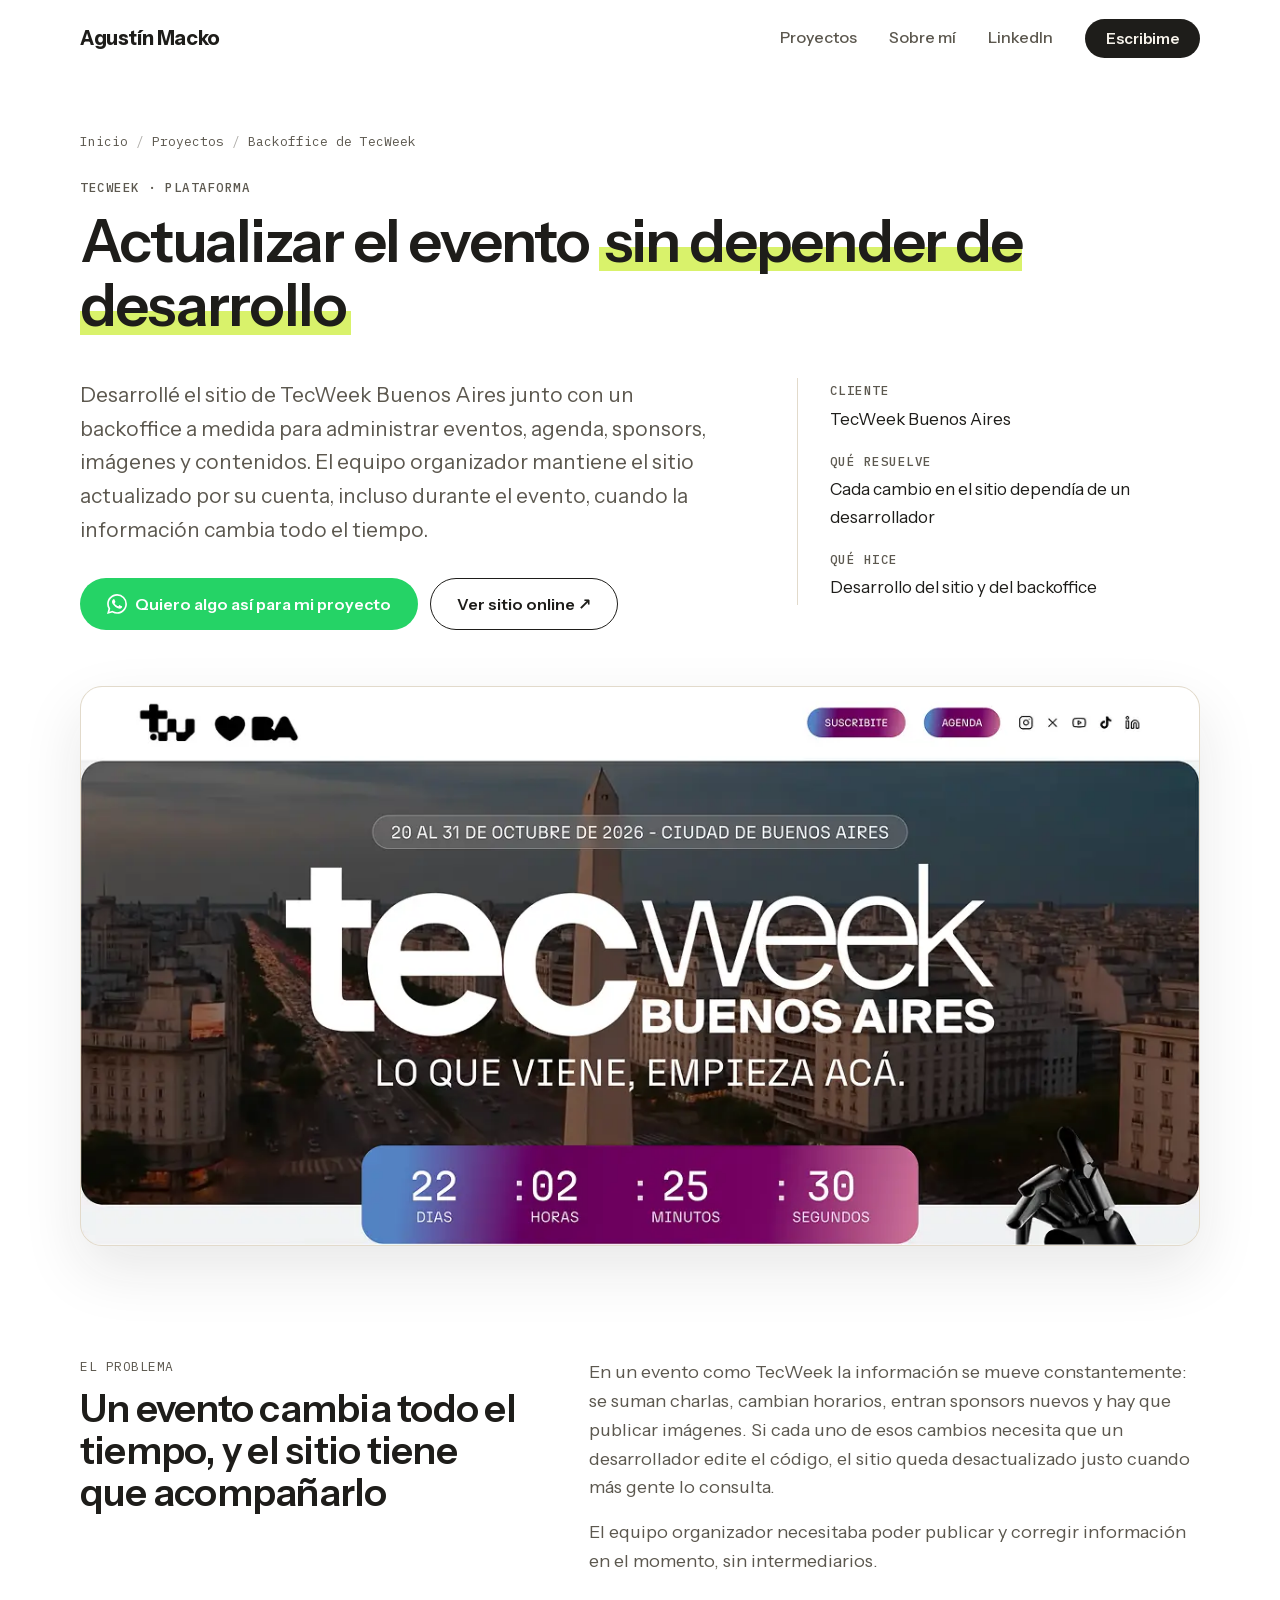
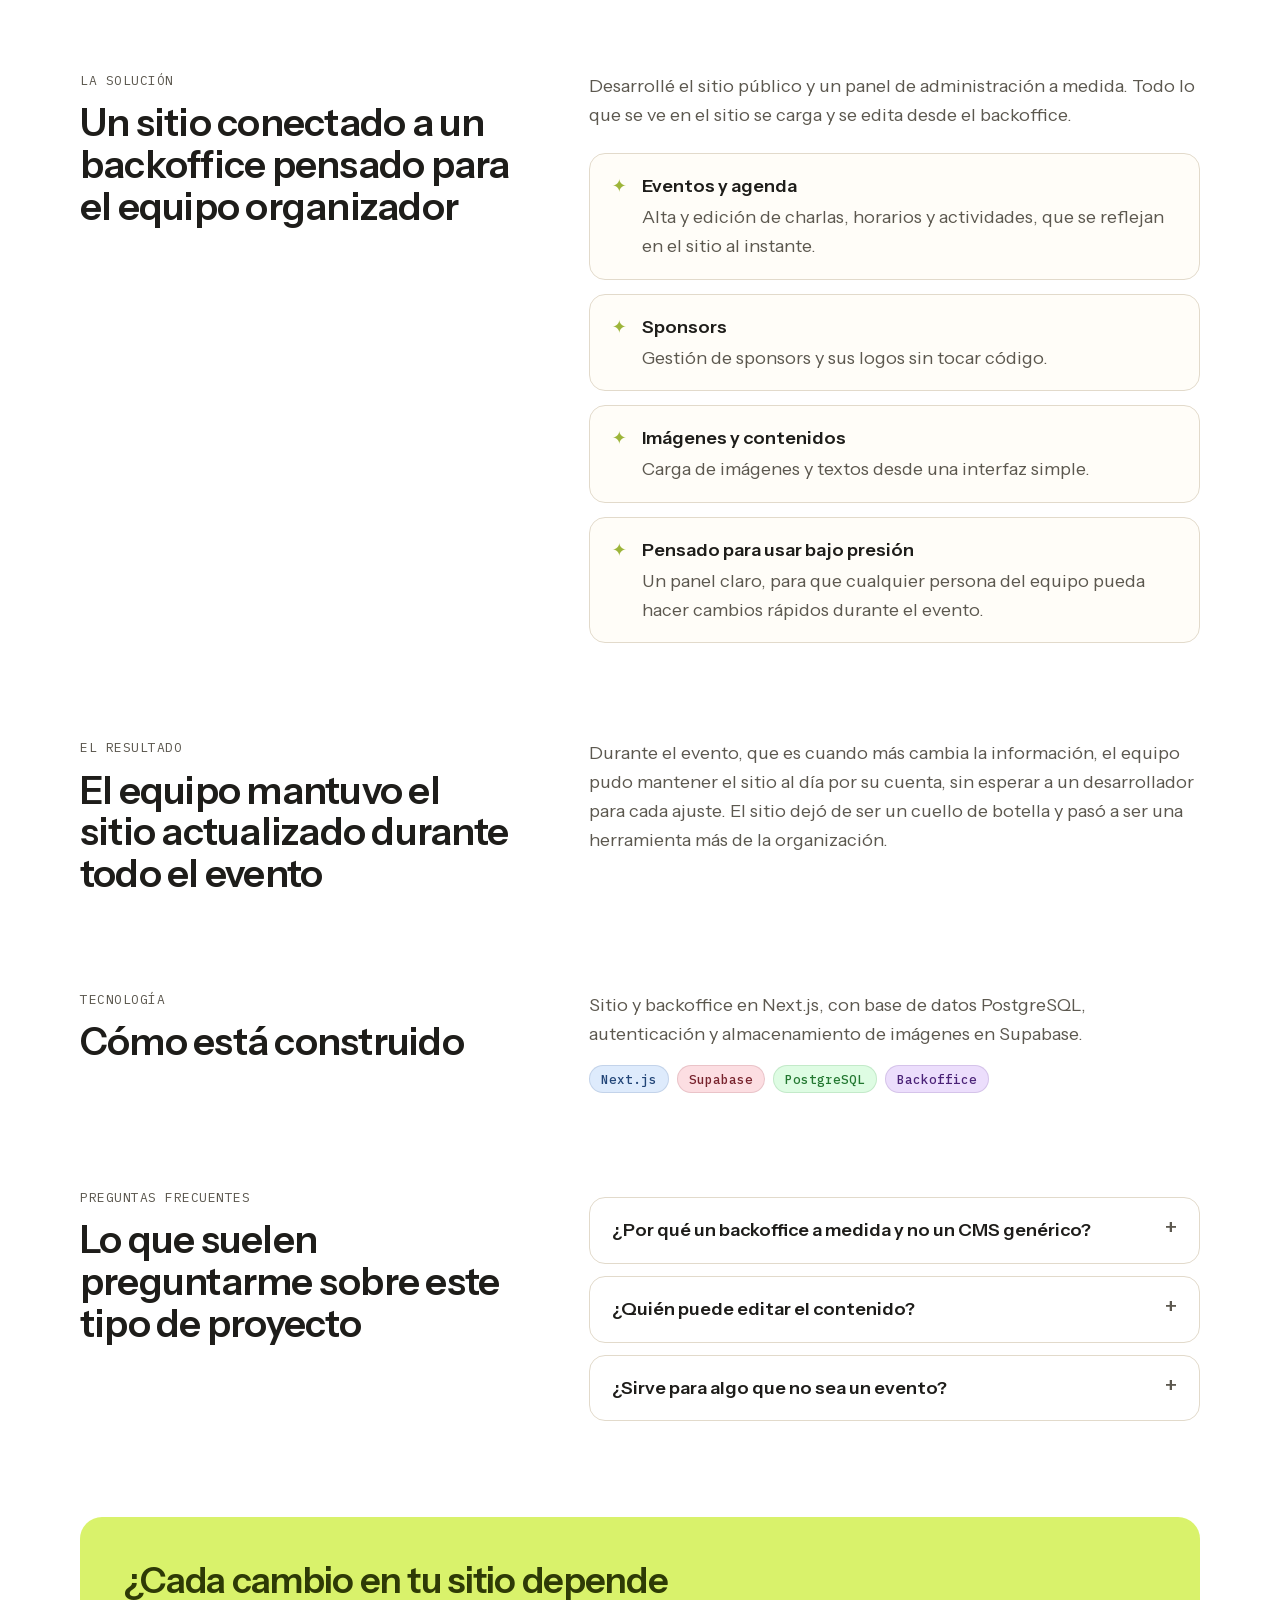
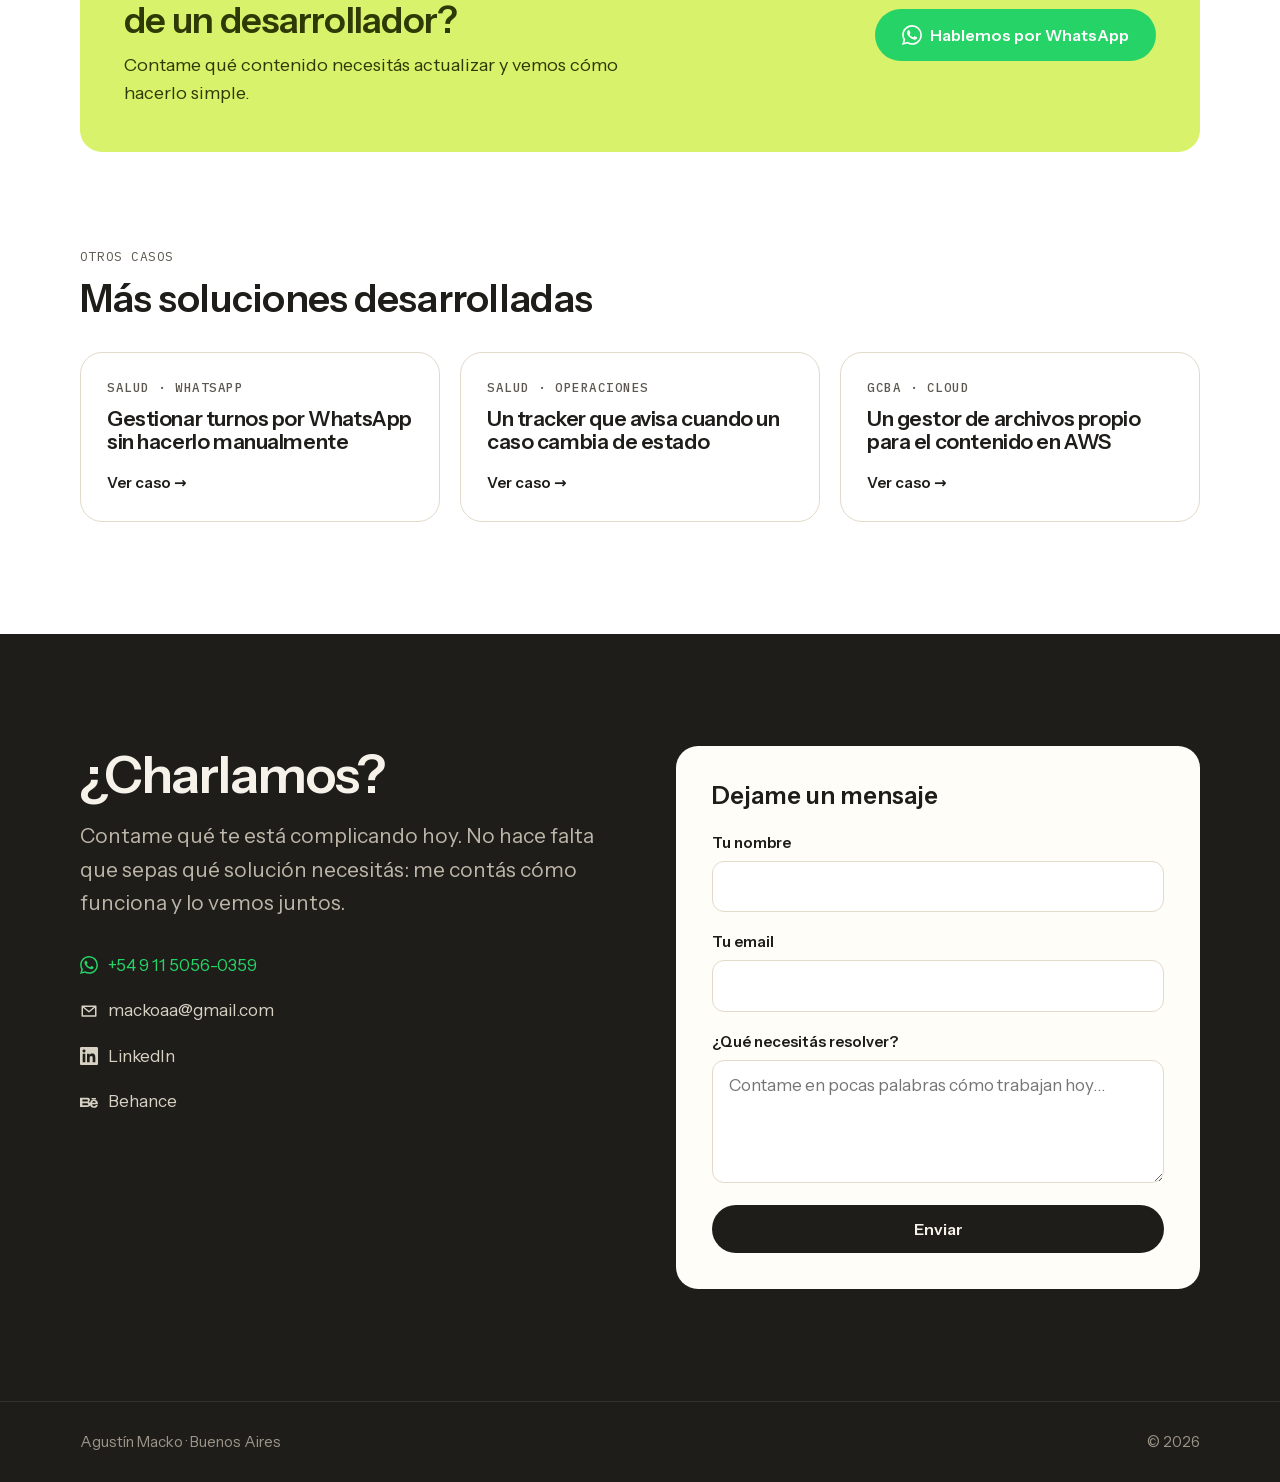
==== commit cc10aa36: "Fuentes alojadas en el sitio para mejorar la carga" ====
--- a/casos/backoffice-tecweek/index.html
+++ b/casos/backoffice-tecweek/index.html
@@ -64,9 +64,7 @@
   }
   </script>
 
-  <link rel="preconnect" href="https://fonts.googleapis.com">
-  <link rel="preconnect" href="https://fonts.gstatic.com" crossorigin>
-  <link href="https://fonts.googleapis.com/css2?family=Instrument+Sans:wght@400;500;600;700&family=IBM+Plex+Mono:wght@400;500&display=swap" rel="stylesheet">
+  <link rel="preload" href="/fonts/instrument-sans-latin.woff2" as="font" type="font/woff2" crossorigin>
 
   <link rel="stylesheet" href="/css/styles.css">
   <script>document.documentElement.classList.add('js');</script>
--- a/css/styles.css
+++ b/css/styles.css
@@ -1,6 +1,28 @@
 /* ─────────────────────────────────────────────
    Agustín Macko — Portfolio
    ───────────────────────────────────────────── */
+
+@font-face {
+  font-family: "Instrument Sans";
+  font-style: normal;
+  font-weight: 400 700;
+  font-display: swap;
+  src: url("../fonts/instrument-sans-latin.woff2") format("woff2");
+}
+@font-face {
+  font-family: "IBM Plex Mono";
+  font-style: normal;
+  font-weight: 400;
+  font-display: swap;
+  src: url("../fonts/ibm-plex-mono-400-latin.woff2") format("woff2");
+}
+@font-face {
+  font-family: "IBM Plex Mono";
+  font-style: normal;
+  font-weight: 500;
+  font-display: swap;
+  src: url("../fonts/ibm-plex-mono-500-latin.woff2") format("woff2");
+}
 
 :root {
   --bg: #F6F2EA;
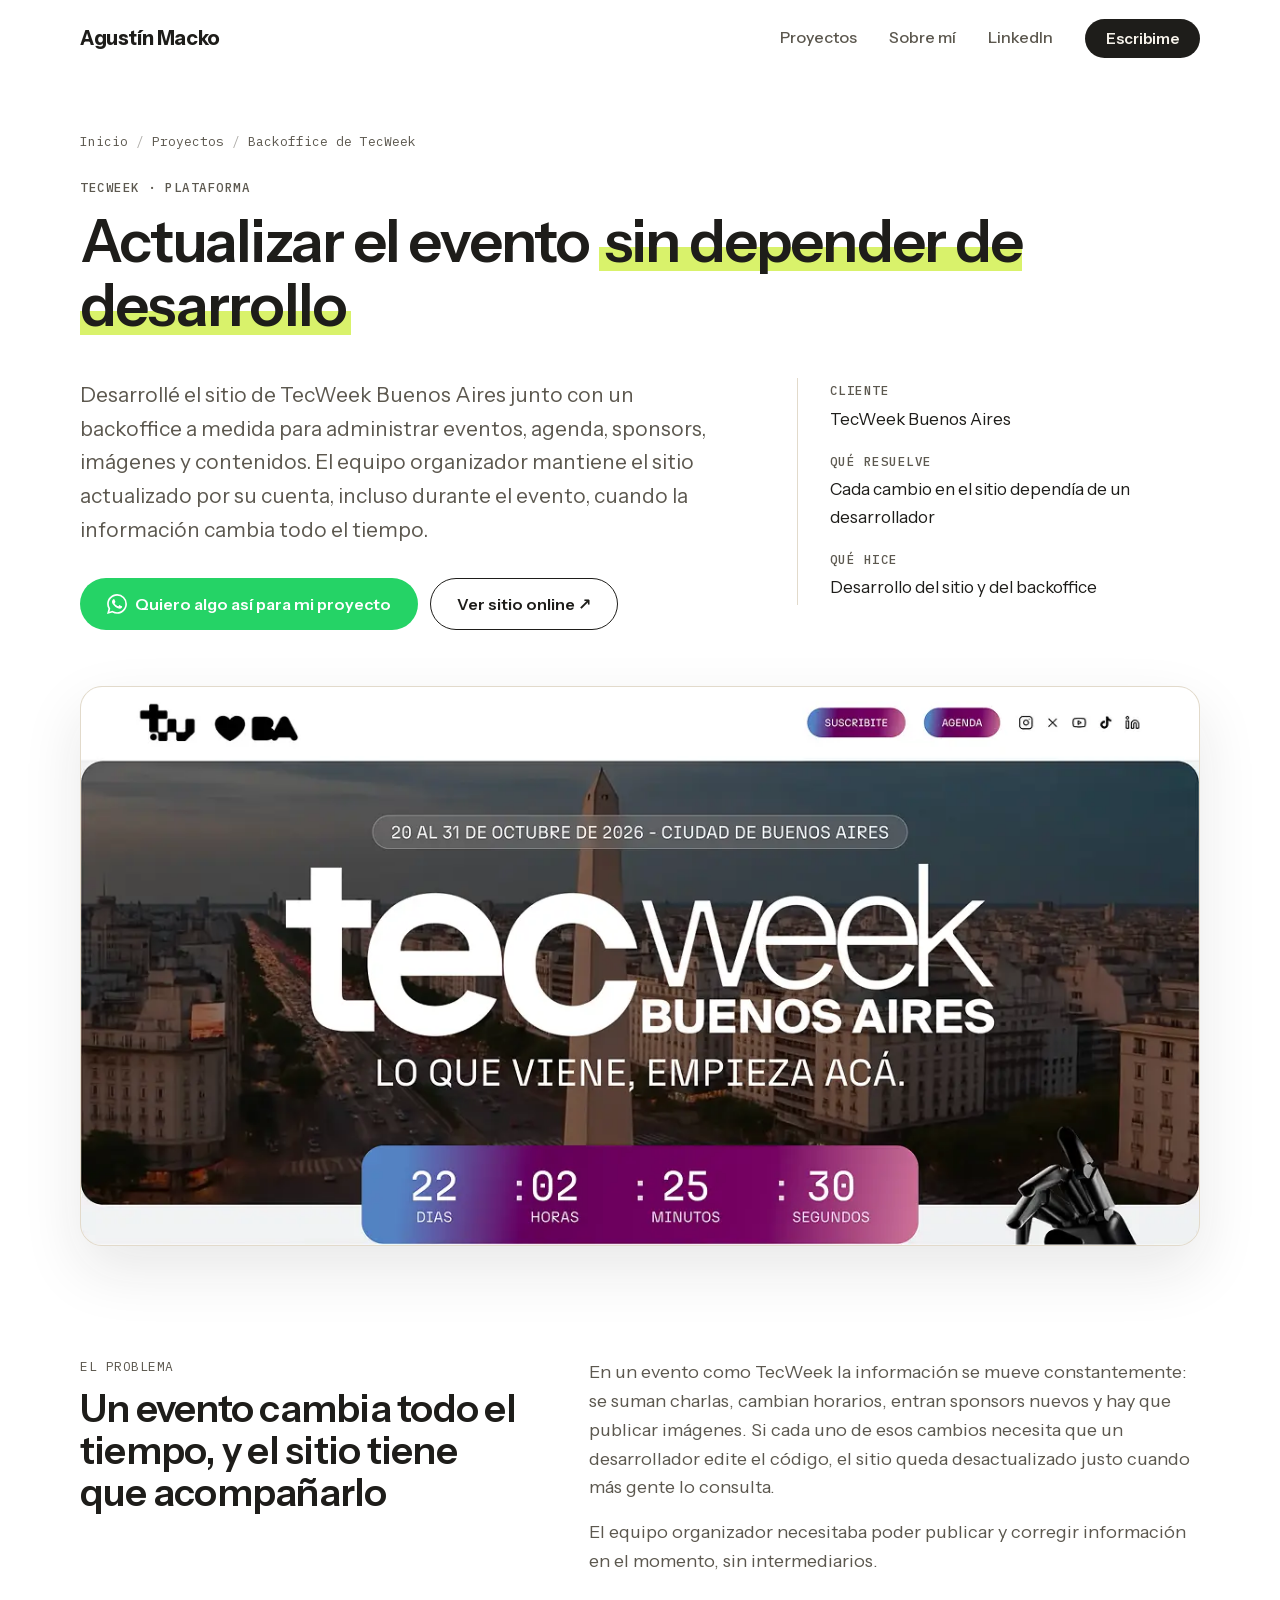
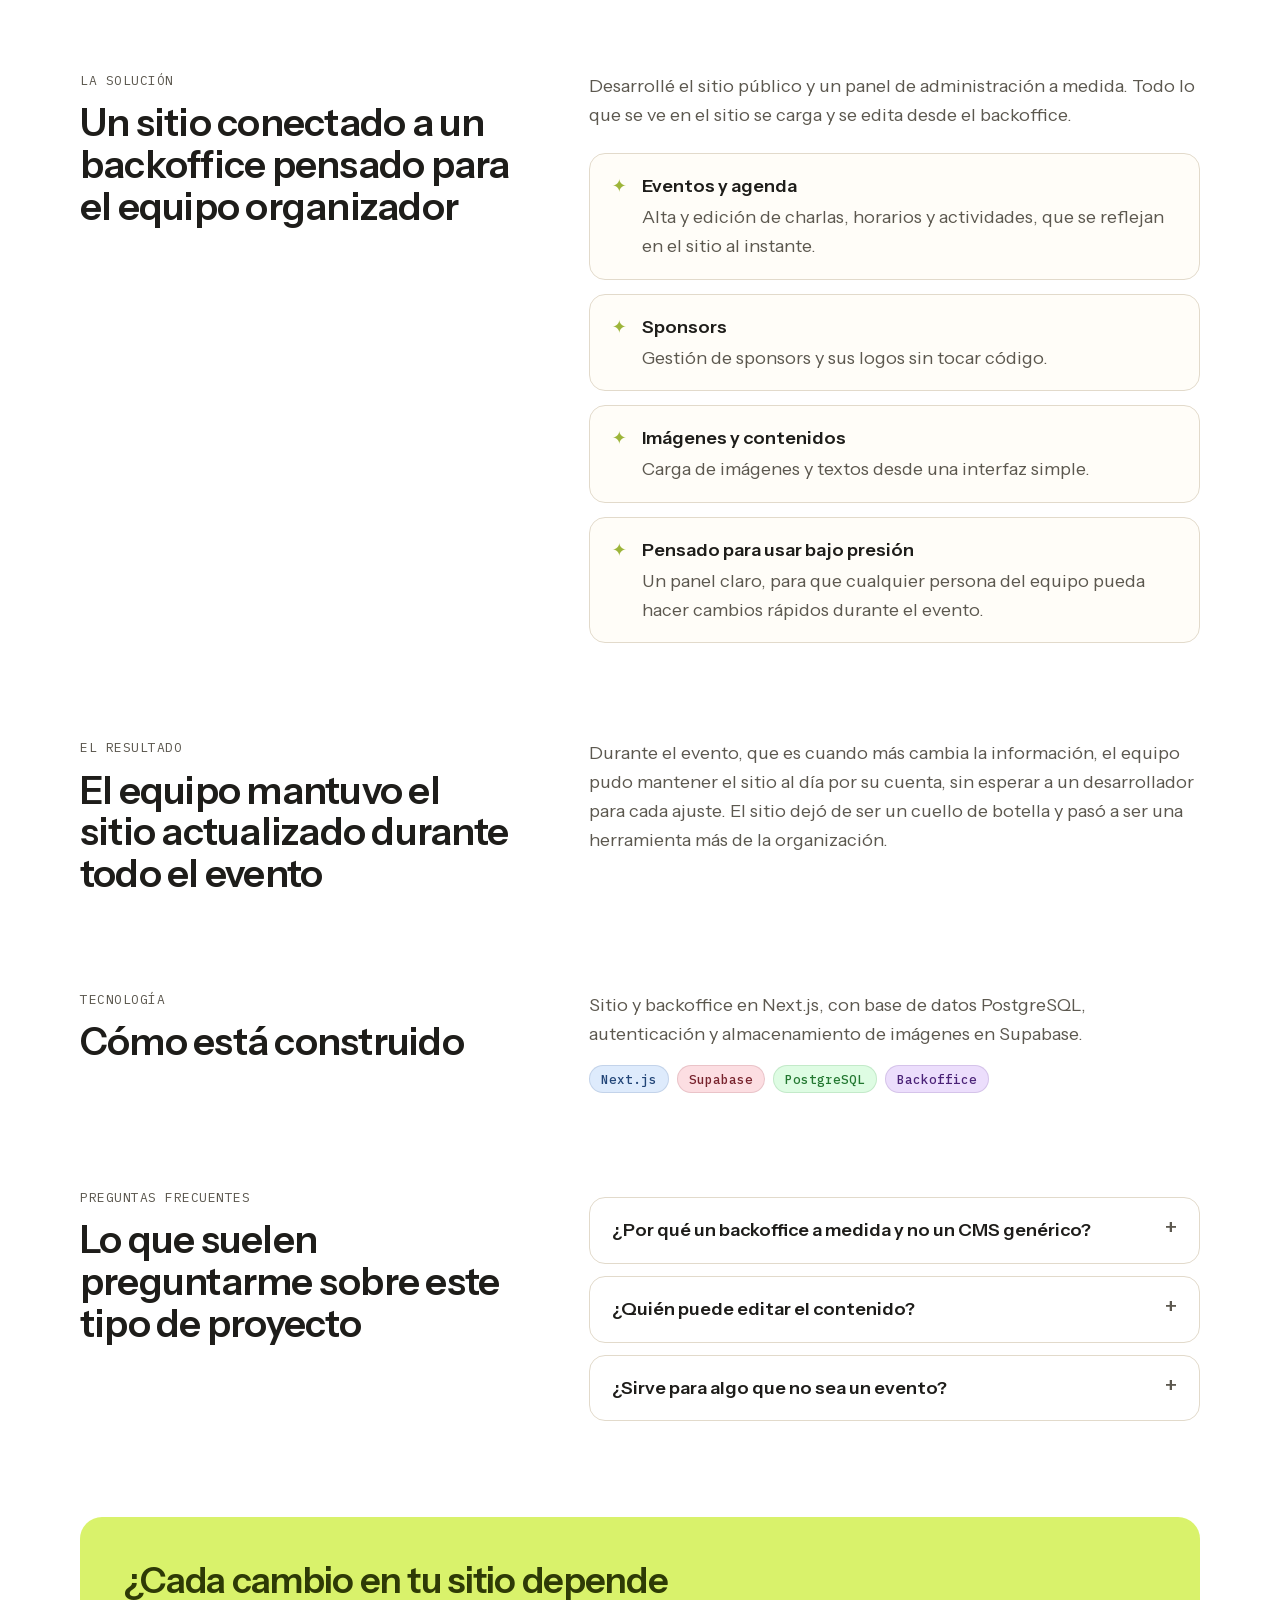
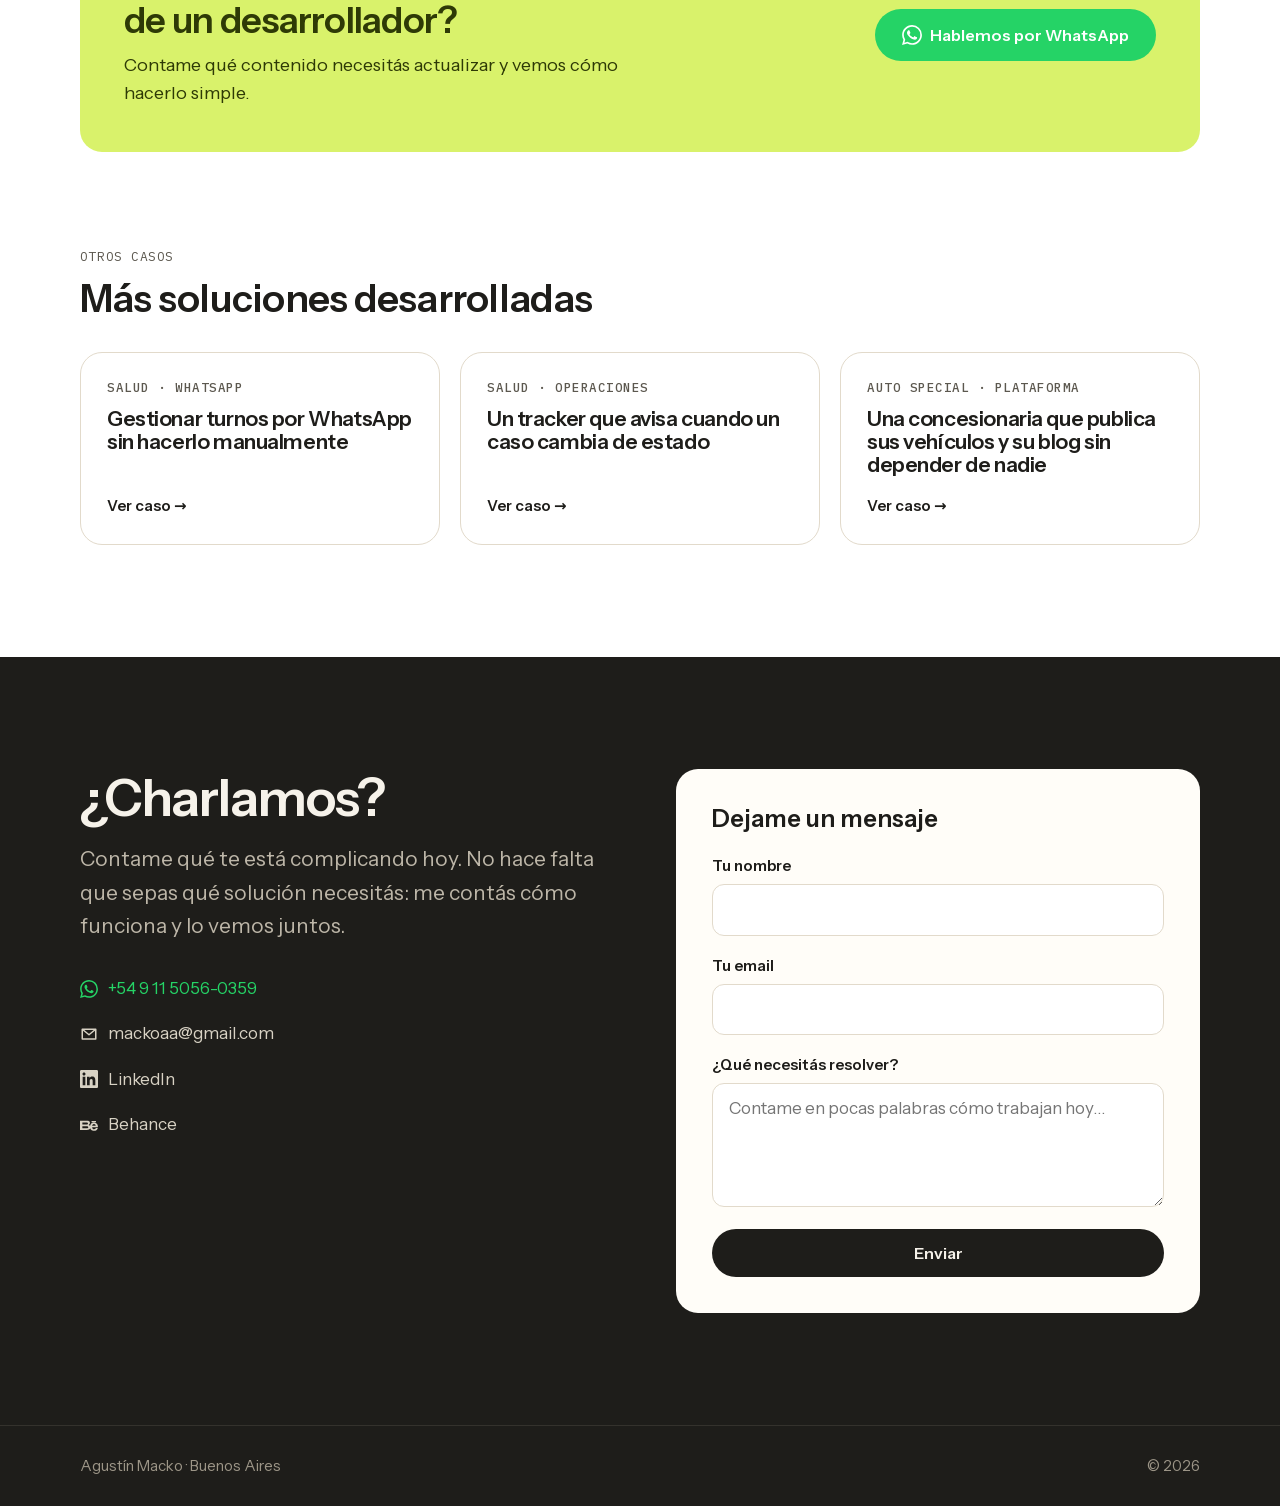
==== commit e902025e: "Casos de Laika y Auto Special con backend, IVR y blog" ====
--- a/casos/backoffice-tecweek/index.html
+++ b/casos/backoffice-tecweek/index.html
@@ -231,9 +231,9 @@
                 <h3>Un tracker que avisa cuando un caso cambia de estado</h3>
                 <span>Ver caso →</span>
               </a>
-              <a href="/casos/gestor-archivos-aws/" class="case-card">
-                <span class="project-tag">GCBA · Cloud</span>
-                <h3>Un gestor de archivos propio para el contenido en AWS</h3>
+              <a href="/casos/plataforma-concesionaria-auto-special/" class="case-card">
+                <span class="project-tag">Auto Special · Plataforma</span>
+                <h3>Una concesionaria que publica sus vehículos y su blog sin depender de nadie</h3>
                 <span>Ver caso →</span>
               </a>
             </div>
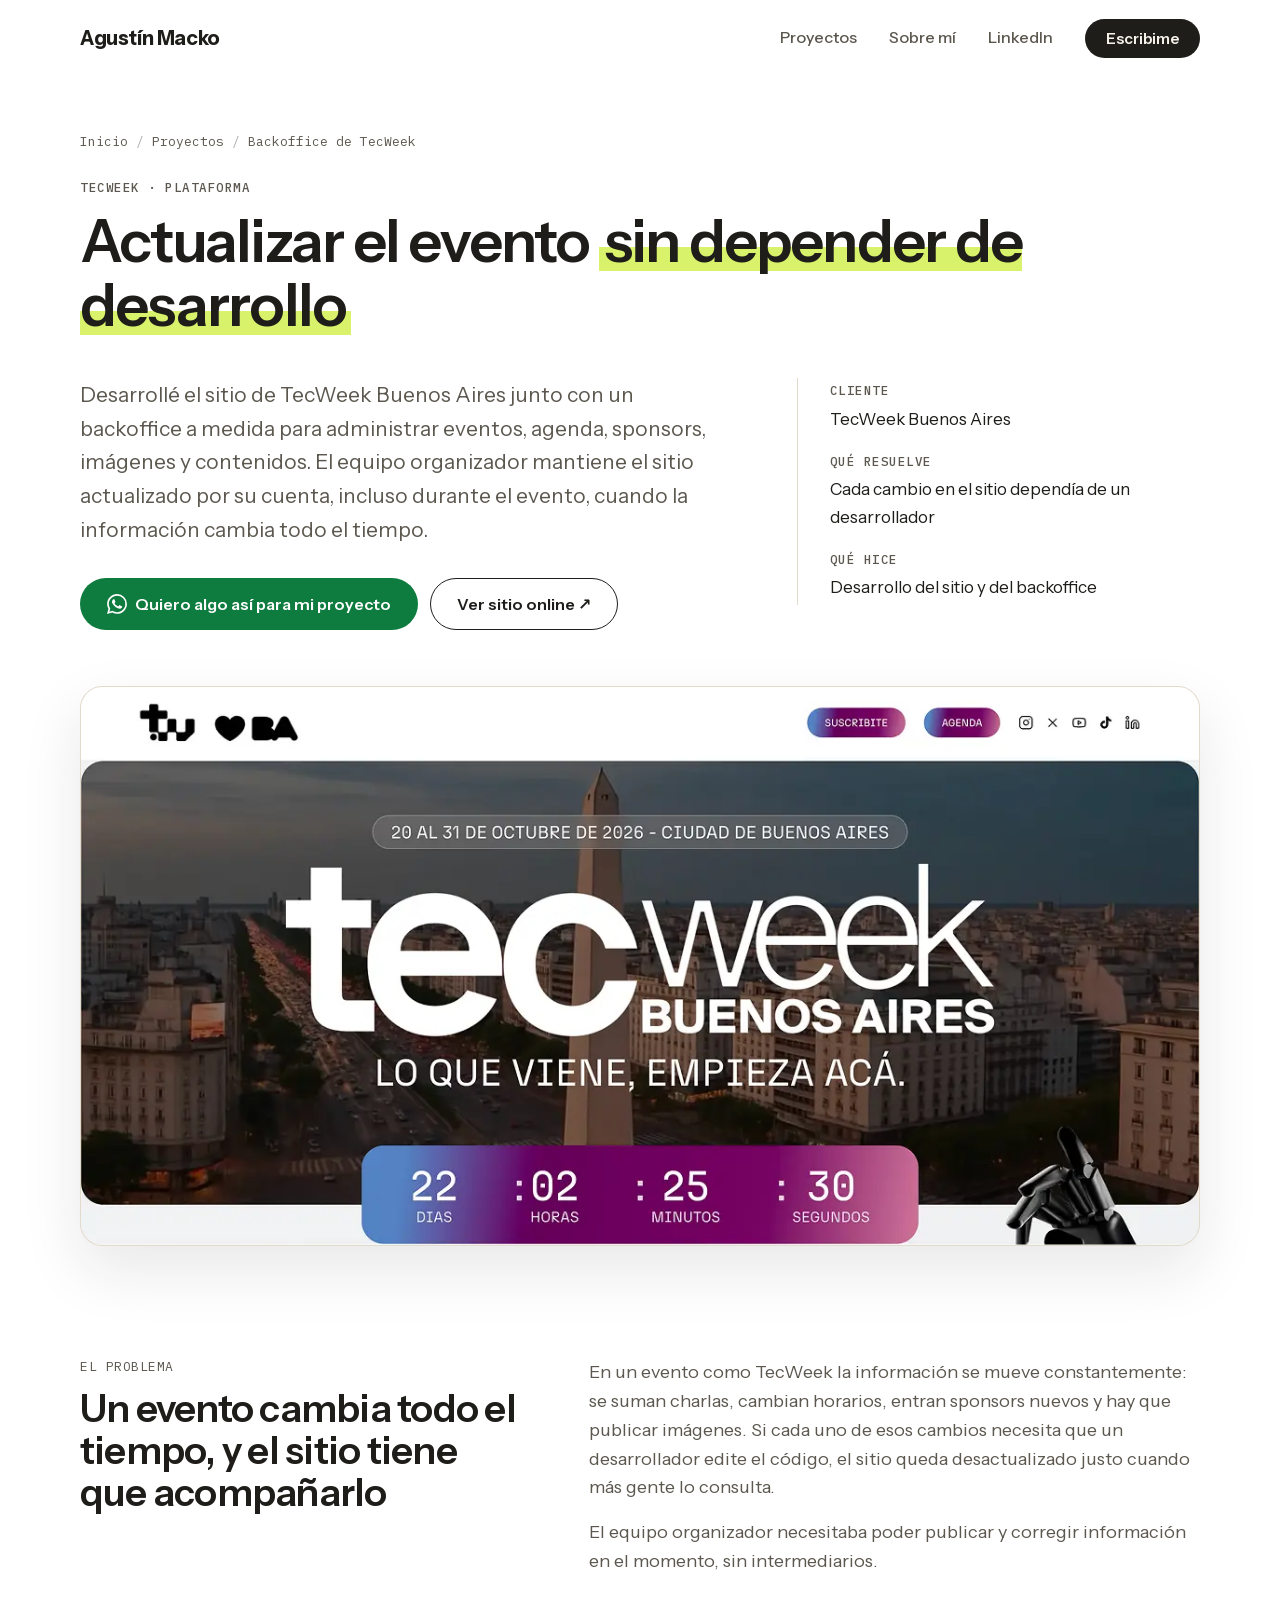
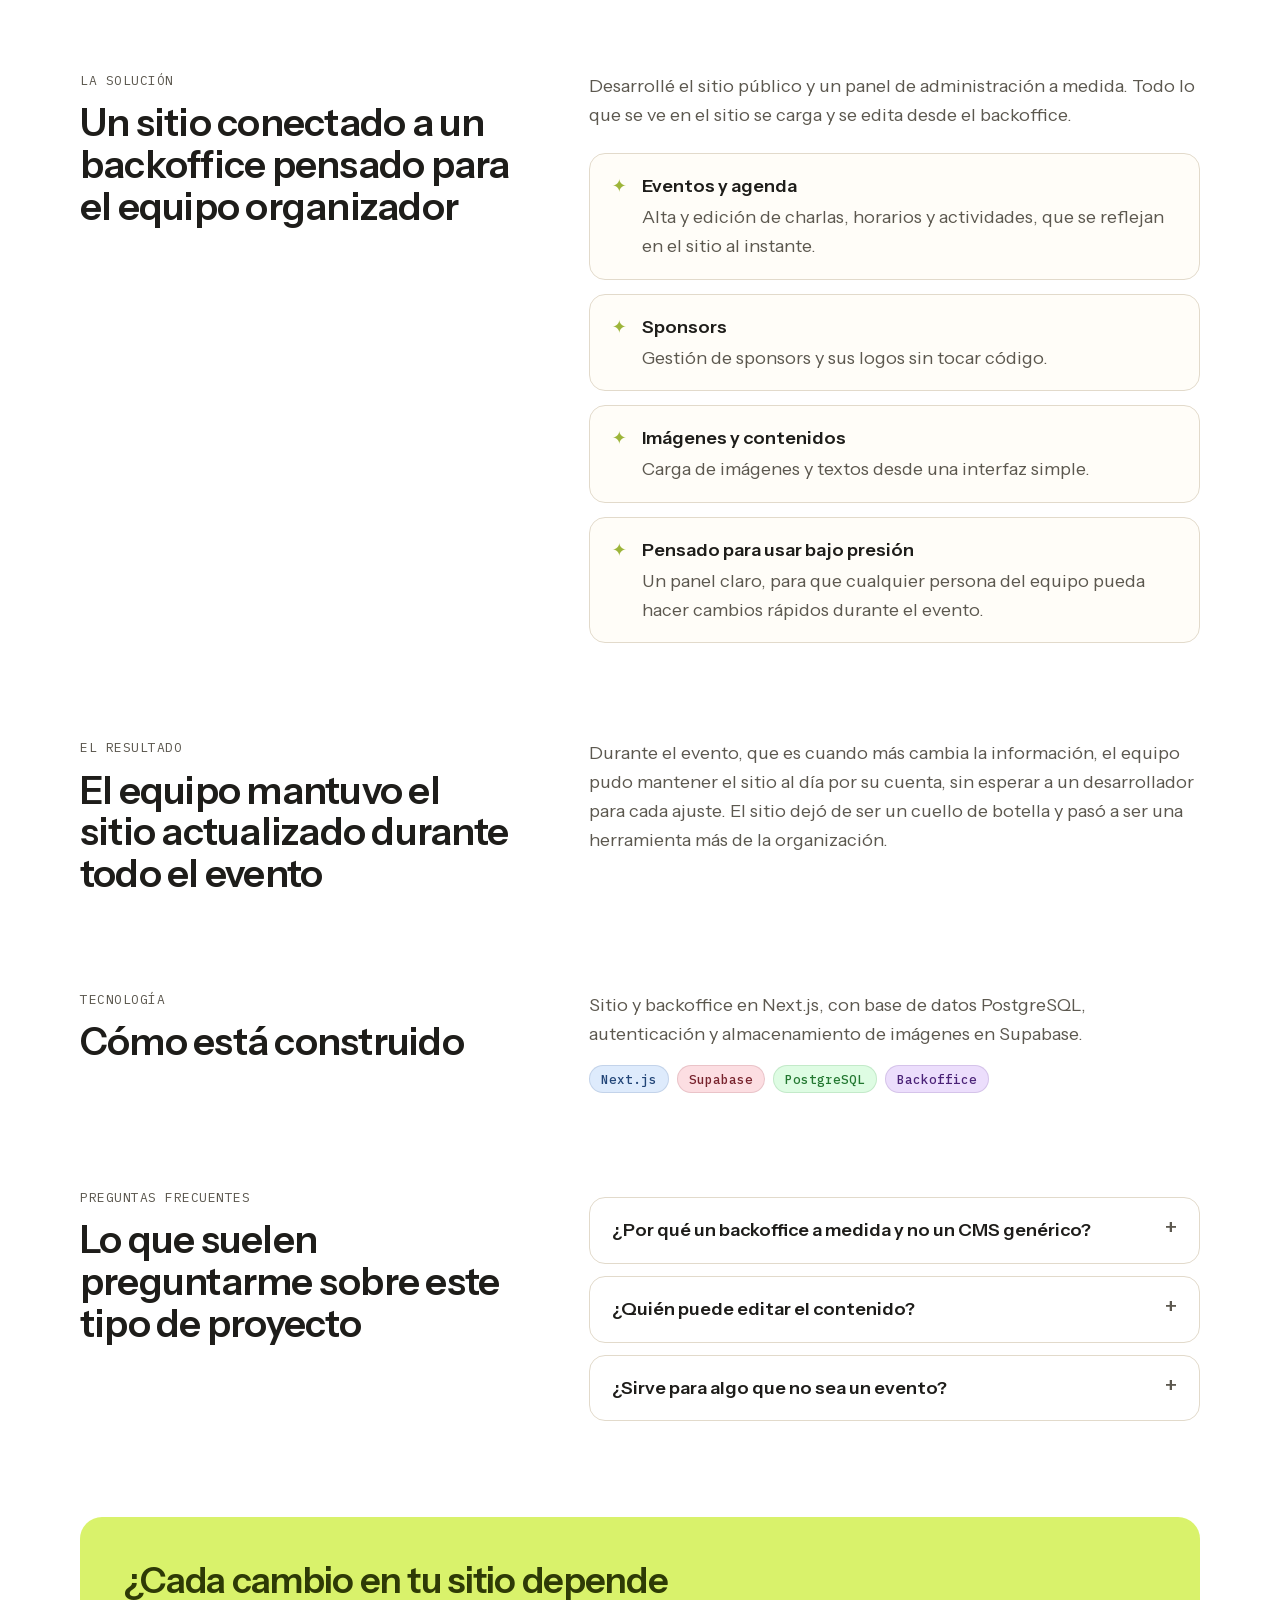
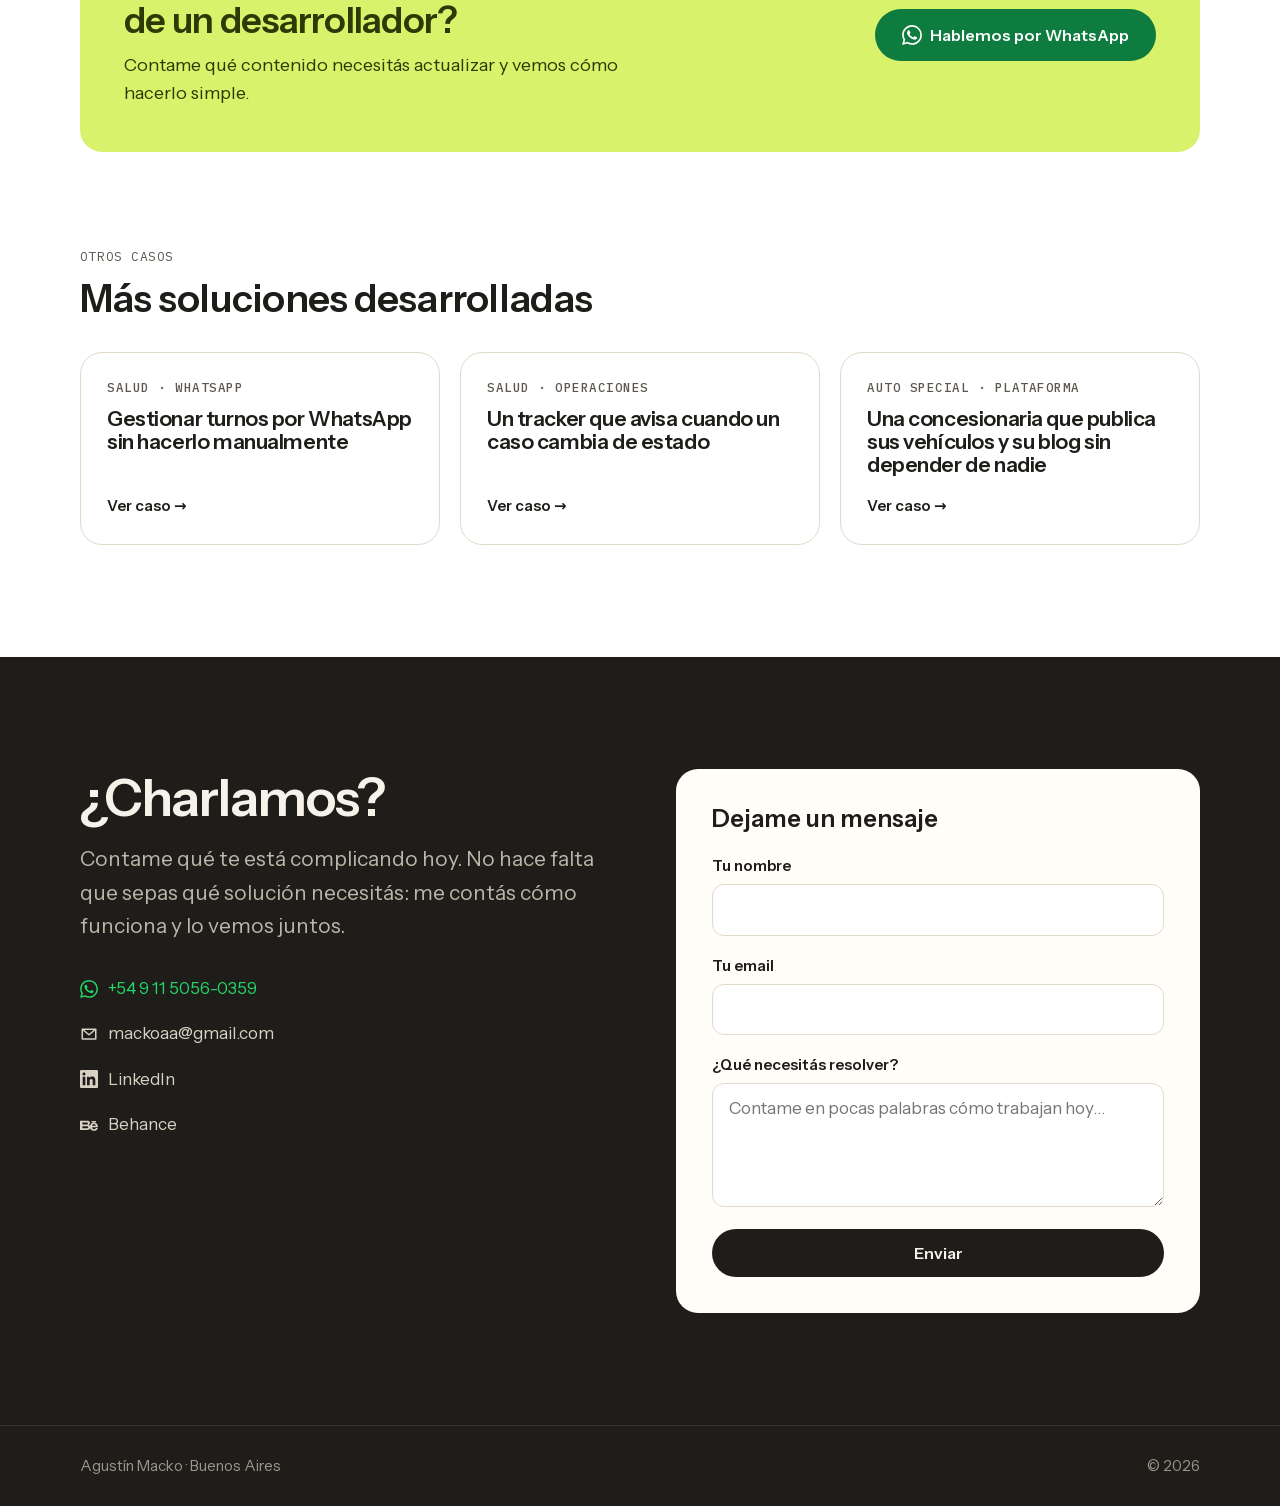
==== commit fcdd742d: "Mejoras de rendimiento: imágenes responsivas, Analytics diferido y contraste" ====
--- a/casos/backoffice-tecweek/index.html
+++ b/casos/backoffice-tecweek/index.html
@@ -5,13 +5,28 @@
   <meta name="viewport" content="width=device-width, initial-scale=1.0">
 
   <!-- Google tag (gtag.js) -->
-  <script async src="https://www.googletagmanager.com/gtag/js?id=G-NZE4ZRXTH5"></script>
   <script>
     window.dataLayer = window.dataLayer || [];
     function gtag(){dataLayer.push(arguments);}
     gtag('js', new Date());
 
     gtag('config', 'G-NZE4ZRXTH5');
+
+    (function () {
+      var loaded = false;
+      function loadGtag() {
+        if (loaded) return;
+        loaded = true;
+        var s = document.createElement('script');
+        s.async = true;
+        s.src = 'https://www.googletagmanager.com/gtag/js?id=G-NZE4ZRXTH5';
+        document.head.appendChild(s);
+      }
+      ['scroll', 'pointerdown', 'keydown', 'touchstart'].forEach(function (type) {
+        window.addEventListener(type, loadGtag, { once: true, passive: true });
+      });
+      window.addEventListener('load', function () { setTimeout(loadGtag, 3500); });
+    })();
   </script>
   <title>Sitio y backoffice para TecWeek: contenido administrable sin código | Agustín Macko</title>
   <meta name="description" content="Caso real: sitio de TecWeek Buenos Aires con un backoffice a medida para administrar eventos, agenda, sponsors e imágenes sin depender de un desarrollador.">
@@ -127,7 +142,7 @@
         </div>
 
         <figure class="case-shot">
-          <img src="/img/tec2026.webp" width="1200" height="599" alt="Sitio de TecWeek Buenos Aires 2026 con la cuenta regresiva del evento">
+          <img srcset="/img/tec2026-480.webp 480w, /img/tec2026-800.webp 800w, /img/tec2026.webp 1200w" sizes="(max-width: 1168px) calc(100vw - 48px), 1120px" src="/img/tec2026.webp" width="1200" height="599" alt="Sitio de TecWeek Buenos Aires 2026 con la cuenta regresiva del evento">
         </figure>
       </div>
     </section>
--- a/css/styles.css
+++ b/css/styles.css
@@ -89,8 +89,8 @@
 .btn-dark:hover { background: #000; }
 .btn-line { border-color: var(--ink); color: var(--ink); background: transparent; }
 .btn-line:hover { background: var(--ink); color: var(--bg); }
-.btn-wa { background: #25D366; color: #fff; }
-.btn-wa:hover { background: #1EBE5B; }
+.btn-wa { background: #0E7C3F; color: #fff; }
+.btn-wa:hover { background: #0B6B36; }
 .btn-wa::before,
 .ico::before {
   content: ""; width: 20px; height: 20px; flex-shrink: 0; background: currentColor;
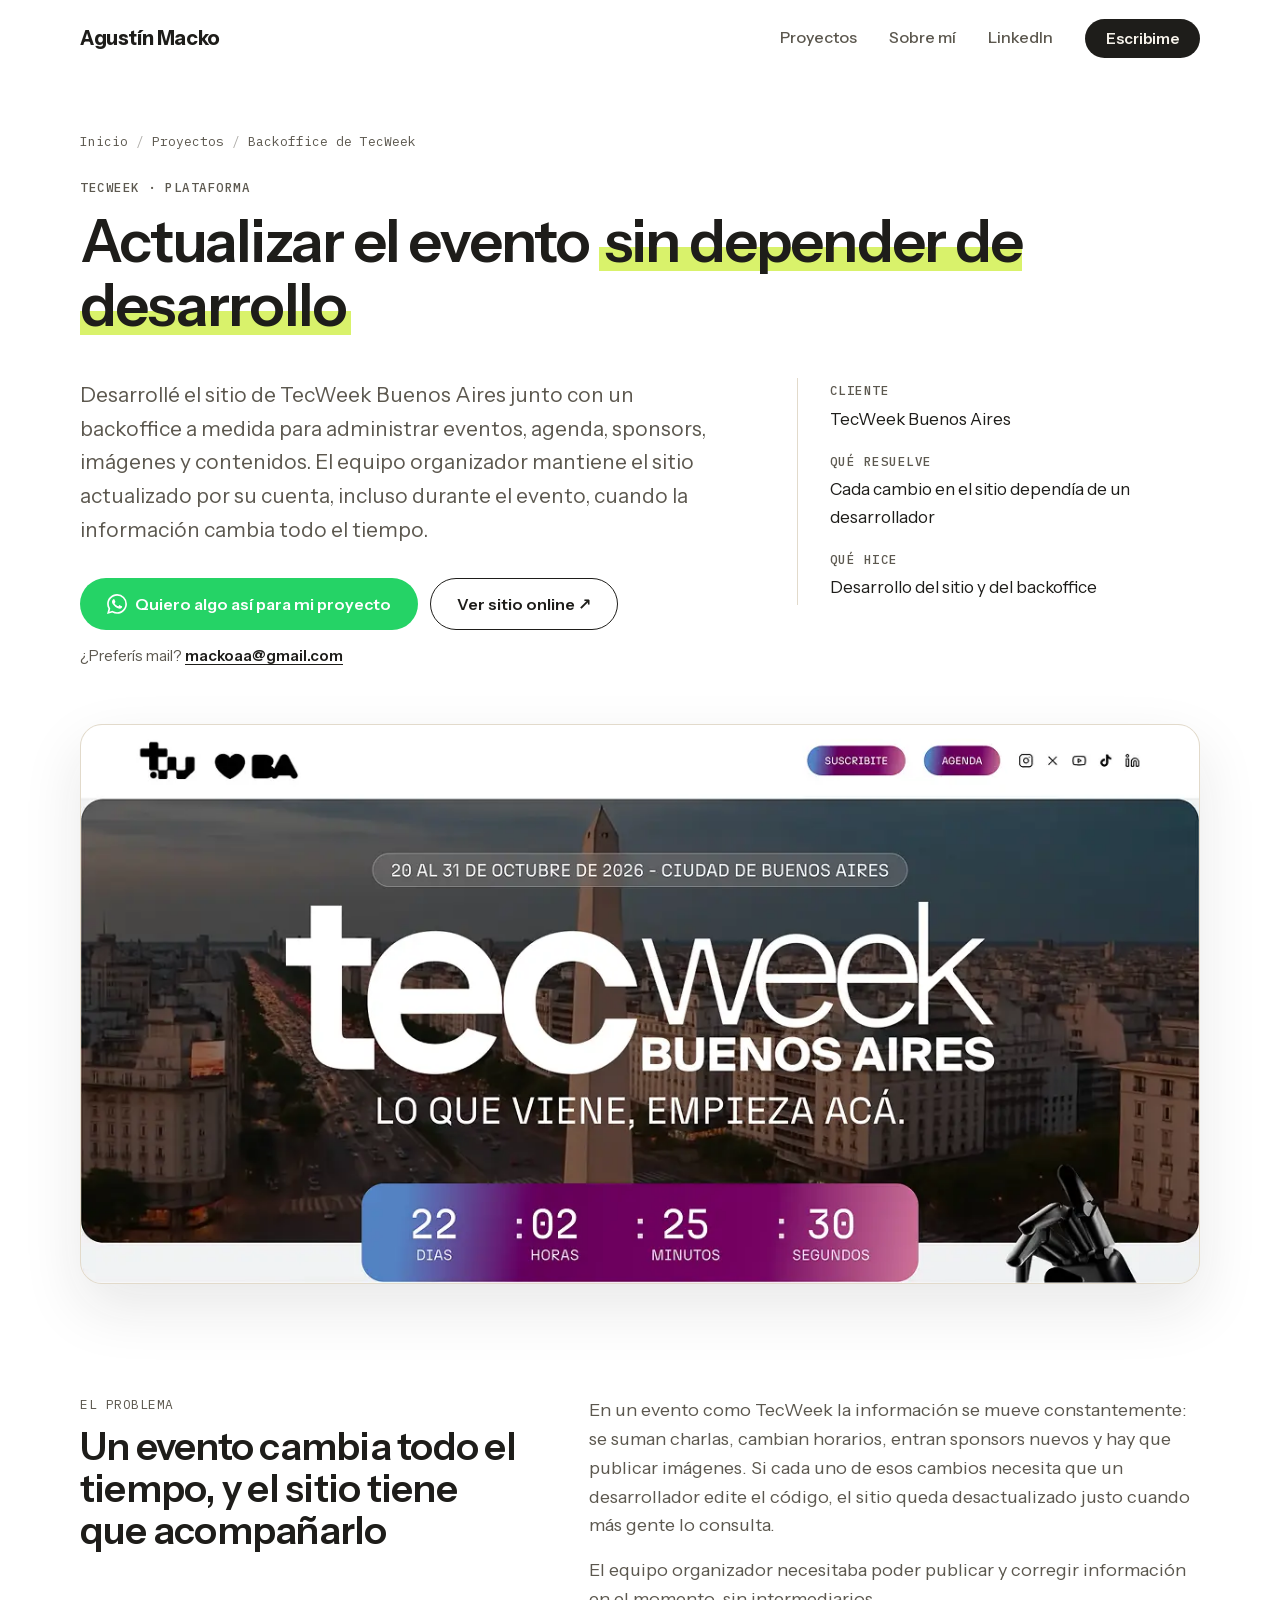
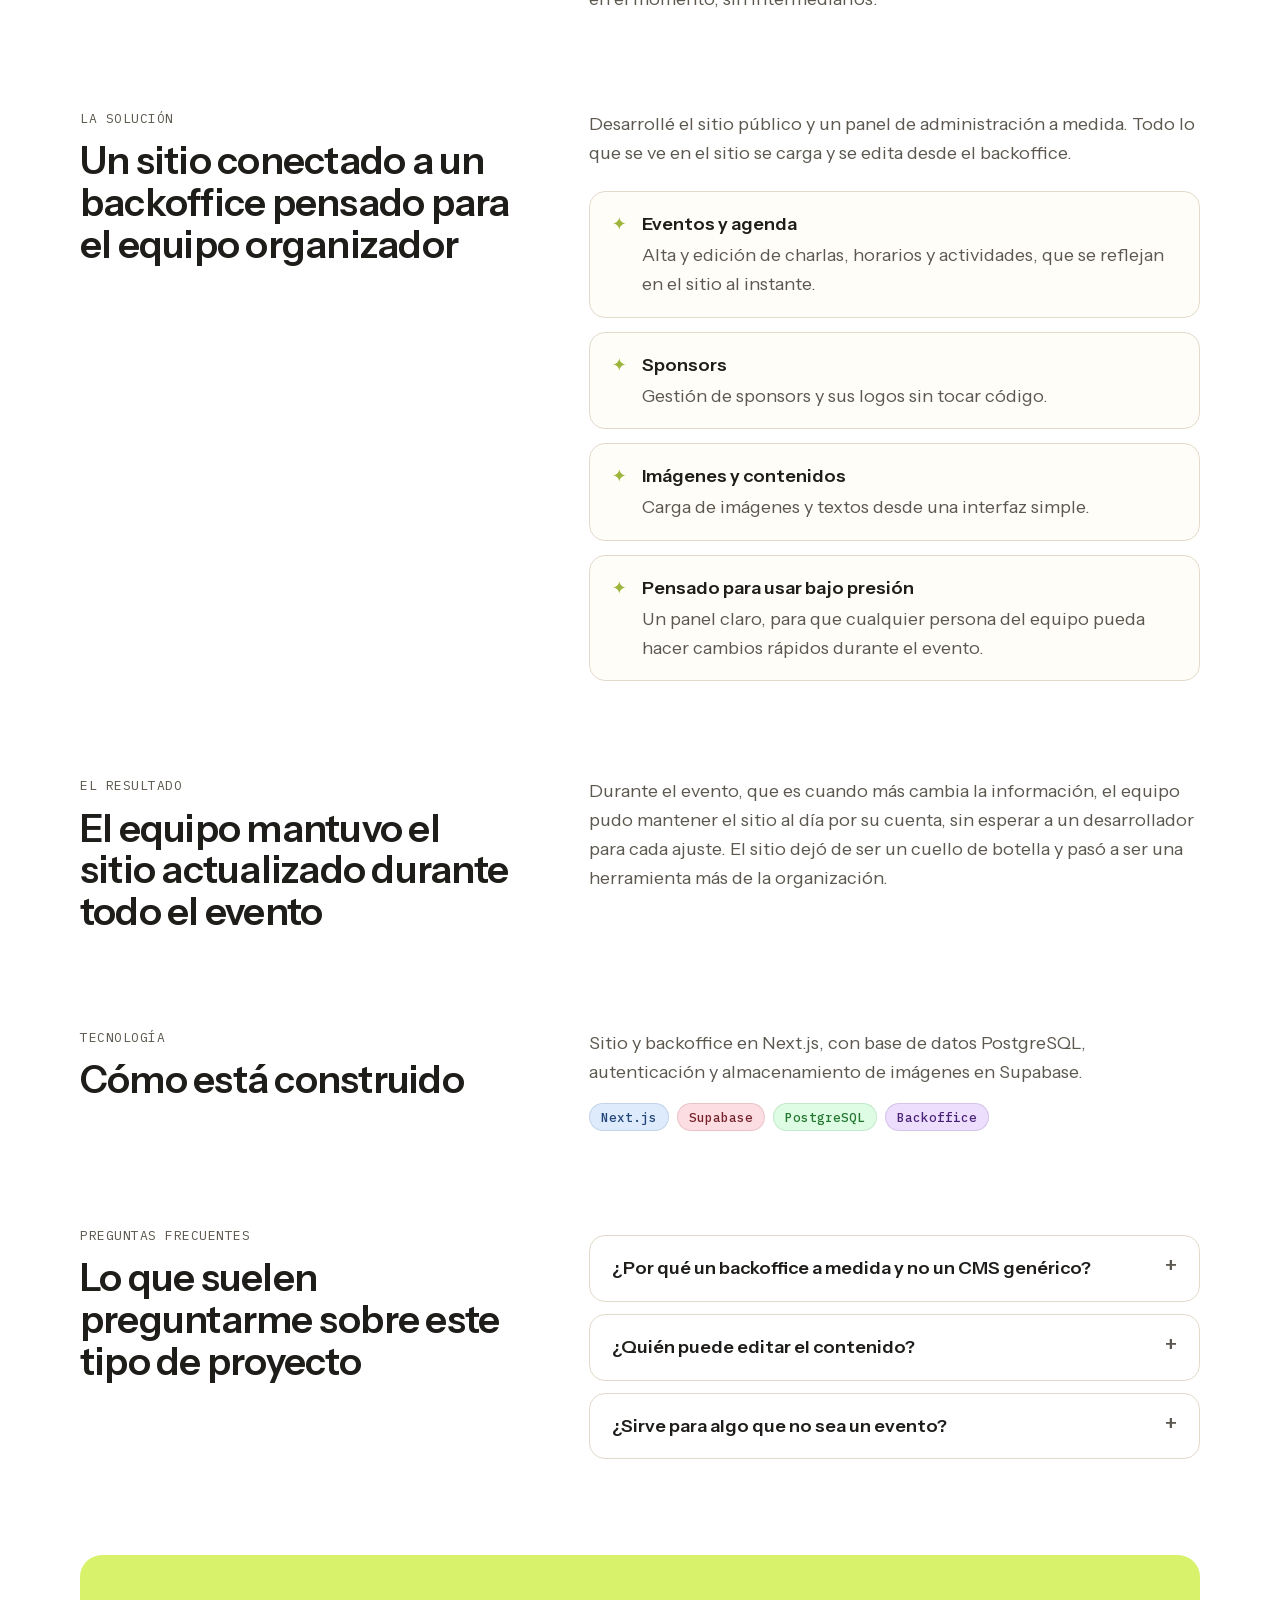
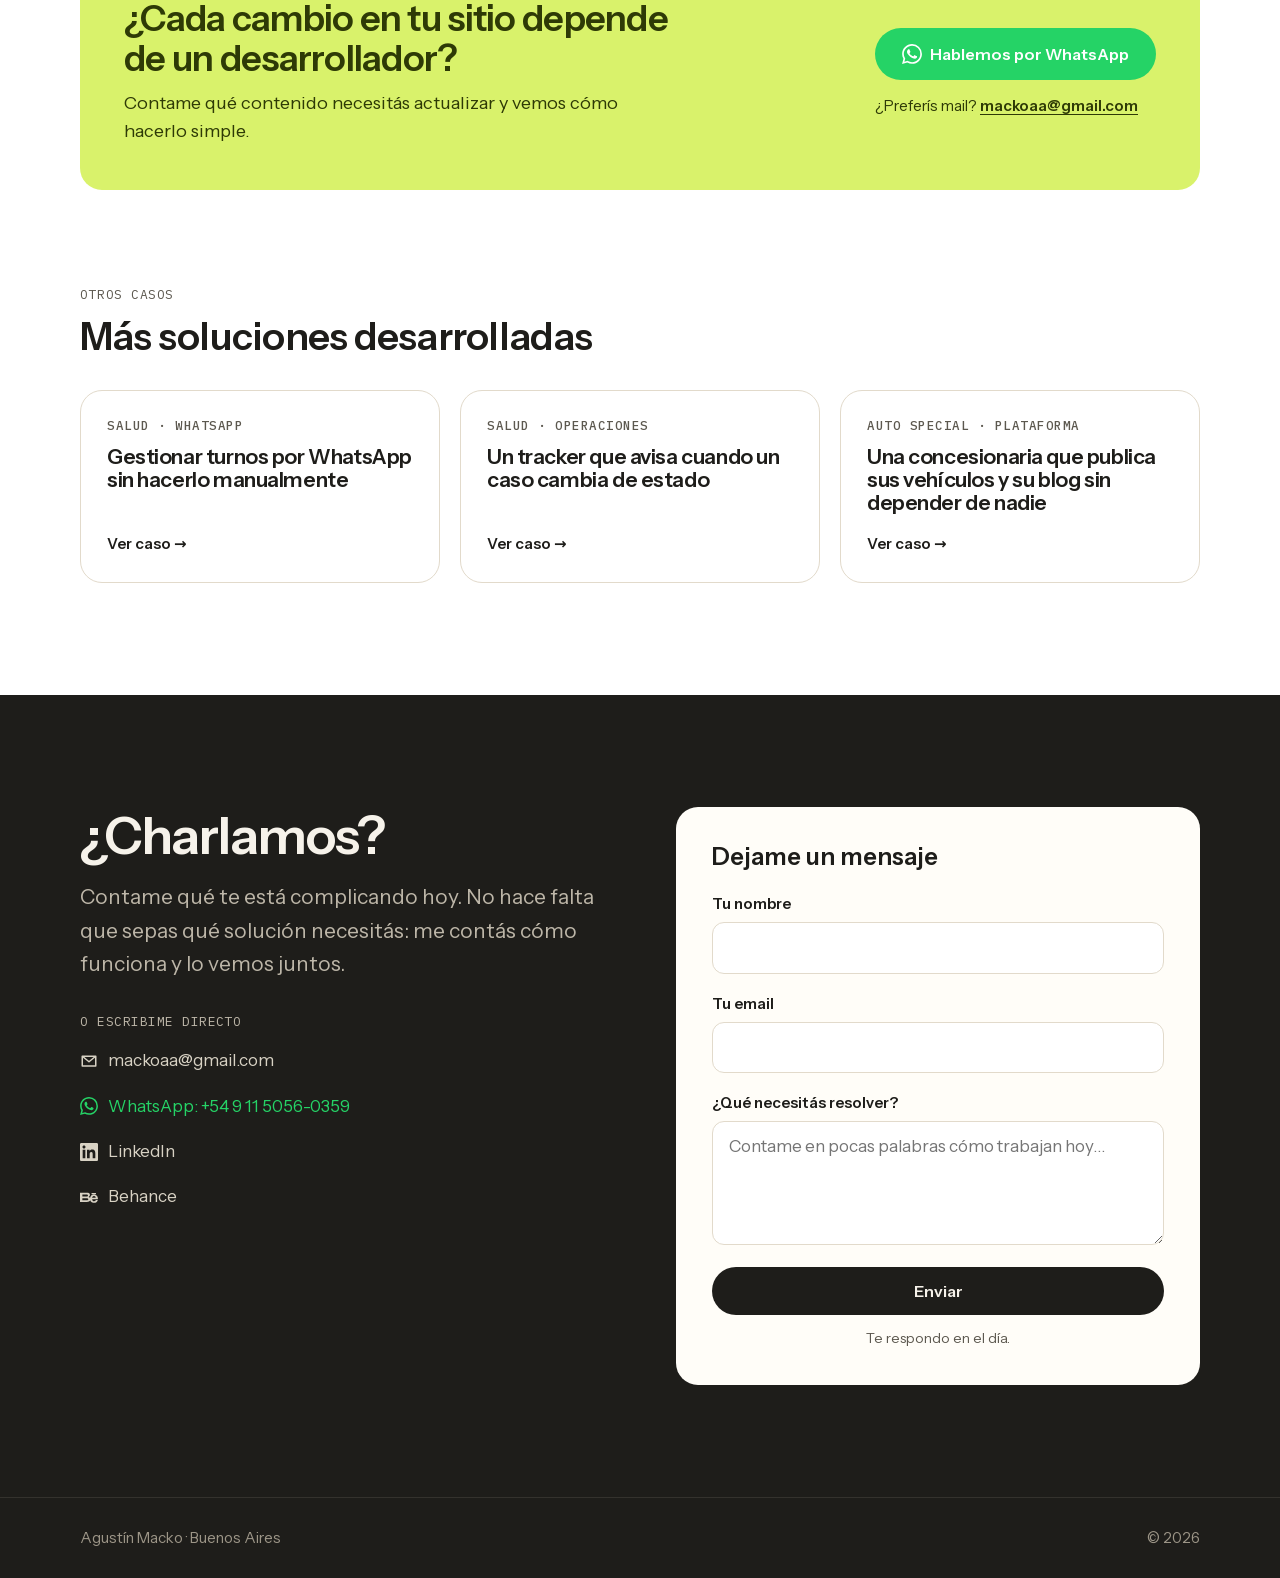
==== commit 0527cbf8: "nuevas funcionalidases" ====
--- a/casos/backoffice-tecweek/index.html
+++ b/casos/backoffice-tecweek/index.html
@@ -81,7 +81,7 @@
 
   <link rel="preload" href="/fonts/instrument-sans-latin.woff2" as="font" type="font/woff2" crossorigin>
 
-  <link rel="stylesheet" href="/css/styles.css">
+  <link rel="stylesheet" href="/css/styles.css?v=20261108i">
   <script>document.documentElement.classList.add('js');</script>
 </head>
 <body data-case="backoffice-tecweek">
@@ -130,9 +130,11 @@
           <div>
             <p class="case-summary">Desarrollé el sitio de TecWeek Buenos Aires junto con un backoffice a medida para administrar eventos, agenda, sponsors, imágenes y contenidos. El equipo organizador mantiene el sitio actualizado por su cuenta, incluso durante el evento, cuando la información cambia todo el tiempo.</p>
             <div class="actions">
-              <a href="https://wa.me/5491150560359?text=Hola%20Agust%C3%ADn%2C%20vi%20el%20caso%20de%20TecWeek%20y%20quiero%20algo%20parecido" target="_blank" rel="noopener noreferrer" class="btn btn-wa">Quiero algo así para mi proyecto</a>
+              <a data-location="caso-tecweek" href="https://wa.me/5491150560359?text=Hola%20Agust%C3%ADn%2C%20vi%20el%20caso%20de%20TecWeek%20y%20quiero%20algo%20parecido" target="_blank" rel="noopener noreferrer" class="btn btn-wa">Quiero algo así para mi proyecto</a>
+              <a href="#" class="btn btn-line" data-agenda data-location="caso-tecweek" hidden>Agendar 15 minutos</a>
               <a href="https://www.tecweek.com.ar/" target="_blank" rel="noopener noreferrer" class="btn btn-line">Ver sitio online ↗</a>
             </div>
+            <p class="alt-contact">¿Preferís mail? <a href="https://mail.google.com/mail/?view=cm&amp;fs=1&amp;to=mackoaa@gmail.com&amp;su=Consulta%20desde%20agustinmacko.com.ar&amp;body=Hola%20Agust%C3%ADn%2C%20te%20cuento%20c%C3%B3mo%20trabajamos%20hoy%3A" target="_blank" rel="noopener noreferrer" data-location="caso-tecweek">mackoaa@gmail.com</a></p>
           </div>
           <dl class="case-facts">
             <div><dt>Cliente</dt><dd>TecWeek Buenos Aires</dd></div>
@@ -226,7 +228,13 @@
             <h2>¿Cada cambio en tu sitio depende de un desarrollador?</h2>
             <p>Contame qué contenido necesitás actualizar y vemos cómo hacerlo simple.</p>
           </div>
-          <a href="https://wa.me/5491150560359?text=Hola%20Agust%C3%ADn%2C%20vi%20el%20caso%20de%20TecWeek%20y%20quiero%20algo%20parecido" target="_blank" rel="noopener noreferrer" class="btn btn-wa">Hablemos por WhatsApp</a>
+          <div class="cta-group">
+            <div class="actions">
+              <a data-location="caso-tecweek-cierre" href="https://wa.me/5491150560359?text=Hola%20Agust%C3%ADn%2C%20vi%20el%20caso%20de%20TecWeek%20y%20quiero%20algo%20parecido" target="_blank" rel="noopener noreferrer" class="btn btn-wa">Hablemos por WhatsApp</a>
+              <a href="#" class="btn btn-line" data-agenda data-location="caso-tecweek-cierre" hidden>Agendar 15 minutos</a>
+            </div>
+            <p class="alt-contact">¿Preferís mail? <a href="https://mail.google.com/mail/?view=cm&amp;fs=1&amp;to=mackoaa@gmail.com&amp;su=Consulta%20desde%20agustinmacko.com.ar&amp;body=Hola%20Agust%C3%ADn%2C%20te%20cuento%20c%C3%B3mo%20trabajamos%20hoy%3A" target="_blank" rel="noopener noreferrer" data-location="caso-tecweek-cierre">mackoaa@gmail.com</a></p>
+          </div>
         </div>
 
         <div class="case-block" id="otros-casos">
@@ -263,15 +271,15 @@
         <div class="contact-copy">
           <h2 class="title" id="contacto-title">¿Charlamos?</h2>
           <p class="lead">Contame qué te está complicando hoy. No hace falta que sepas qué solución necesitás: me contás cómo funciona y lo vemos juntos.</p>
-          <ul class="contact-list">
-            <li><a href="https://wa.me/5491150560359" target="_blank" rel="noopener noreferrer" class="ico ico-wa">+54 9 11 5056-0359</a></li>
-            <li><a href="mailto:mackoaa@gmail.com" class="ico ico-mail">mackoaa@gmail.com</a></li>
-            <li><a href="https://www.linkedin.com/in/macko-agustin/" target="_blank" rel="noopener noreferrer" class="ico ico-in">LinkedIn</a></li>
-            <li><a href="https://www.behance.net/agustinmacko" target="_blank" rel="noopener noreferrer" class="ico ico-be">Behance</a></li>
-          </ul>
-        </div>
-
-        <form action="https://formspree.io/f/myzgvjbd" method="POST" class="form" id="form">
+        </div>
+
+        <form data-location="caso-tecweek-contacto" action="https://formspree.io/f/myzgvjbd" method="POST" class="form" id="form">
+          <input type="hidden" name="_subject" value="Nueva consulta desde agustinmacko.com.ar">
+          <input type="hidden" name="pagina_origen" value="" data-fill="page">
+          <input type="hidden" name="utm_source" value="" data-fill="utm_source">
+          <input type="hidden" name="utm_medium" value="" data-fill="utm_medium">
+          <input type="hidden" name="utm_campaign" value="" data-fill="utm_campaign">
+          <input type="text" name="_gotcha" class="hp" tabindex="-1" autocomplete="off" aria-hidden="true">
           <input type="hidden" name="origen" value="Caso: backoffice de TecWeek">
           <p class="form-title">Dejame un mensaje</p>
           <label for="nombre">Tu nombre</label>
@@ -281,7 +289,21 @@
           <label for="mensaje">¿Qué necesitás resolver?</label>
           <textarea id="mensaje" name="mensaje" rows="4" placeholder="Contame en pocas palabras cómo trabajan hoy…" required></textarea>
           <button type="submit" class="btn btn-dark btn-block">Enviar</button>
+          <!-- TODO: confirmar que puedo responder en el día; si no, cambiar por "Te respondo en menos de 48 hs." -->
+          <p class="form-note">Te respondo en el día.</p>
+          <p class="form-status" role="status" aria-live="polite" hidden></p>
         </form>
+
+        <div class="contact-alt">
+          <p class="contact-alt-title">O escribime directo</p>
+          <ul class="contact-list">
+            <li><a data-location="caso-tecweek-contacto" href="https://mail.google.com/mail/?view=cm&amp;fs=1&amp;to=mackoaa@gmail.com&amp;su=Consulta%20desde%20agustinmacko.com.ar&amp;body=Hola%20Agust%C3%ADn%2C%20te%20cuento%20c%C3%B3mo%20trabajamos%20hoy%3A" target="_blank" rel="noopener noreferrer" class="ico ico-mail">mackoaa@gmail.com</a></li>
+            <li><a data-location="caso-tecweek-contacto" href="https://wa.me/5491150560359" target="_blank" rel="noopener noreferrer" class="ico ico-wa">WhatsApp: +54 9 11 5056-0359</a></li>
+            <li><a href="https://www.linkedin.com/in/macko-agustin/" target="_blank" rel="noopener noreferrer" class="ico ico-in">LinkedIn</a></li>
+            <li><a href="https://www.behance.net/agustinmacko" target="_blank" rel="noopener noreferrer" class="ico ico-be">Behance</a></li>
+          </ul>
+          <a href="#" class="btn btn-line" data-agenda data-location="caso-tecweek-contacto" hidden>Agendar 15 minutos</a>
+        </div>
       </div>
     </section>
 
@@ -294,6 +316,6 @@
     </div>
   </footer>
 
-  <script src="/js/main.js"></script>
+  <script src="/js/main.js?v=20261108i"></script>
 </body>
 </html>
--- a/css/styles.css
+++ b/css/styles.css
@@ -48,6 +48,8 @@
 *::before,
 *::after { box-sizing: border-box; }
 
+[hidden] { display: none !important; }
+
 html { scroll-behavior: smooth; scroll-padding-top: 88px; }
 
 body {
@@ -89,8 +91,8 @@
 .btn-dark:hover { background: #000; }
 .btn-line { border-color: var(--ink); color: var(--ink); background: transparent; }
 .btn-line:hover { background: var(--ink); color: var(--bg); }
-.btn-wa { background: #0E7C3F; color: #fff; }
-.btn-wa:hover { background: #0B6B36; }
+.btn-wa { background: #25D366; color: #ffffff; }
+.btn-wa:hover { background: #1EBE5B; }
 .btn-wa::before,
 .ico::before {
   content: ""; width: 20px; height: 20px; flex-shrink: 0; background: currentColor;
@@ -106,6 +108,10 @@
 .nav .ico::before { width: 16px; height: 16px; }
 
 .actions { display: flex; flex-wrap: wrap; gap: 12px; }
+.alt-contact { margin-top: 14px; font-size: 15px; color: var(--ink-2); }
+.alt-contact a { color: var(--ink); font-weight: 600; text-underline-offset: 3px; }
+.alt-contact a:hover { text-decoration-thickness: 2px; }
+.cta-group { display: flex; flex-direction: column; align-items: flex-start; }
 
 /* ── Header ── */
 .header {
@@ -144,6 +150,25 @@
 .hero h1 { font-size: clamp(40px, 5vw, 62px); letter-spacing: -0.03em; margin-bottom: 24px; }
 .hero-text { font-size: 20px; color: var(--ink-2); max-width: 34em; margin-bottom: 32px; }
 
+.hero-proof {
+  margin-top: 32px; padding-top: 20px; border-top: 1px solid var(--line);
+  font: 500 13px/1.6 var(--font-mono); color: var(--ink-2);
+}
+.hero-proof span { color: var(--ink); }
+
+.case-picker { margin-top: 24px; }
+.case-picker-title { font: 600 15px/1.4 var(--font-title); margin-bottom: 10px; }
+.case-picker ul { list-style: none; margin: 0; padding: 0; display: flex; flex-wrap: wrap; gap: 8px; }
+.case-picker a {
+  display: inline-flex; align-items: center; gap: 8px;
+  padding: 10px 14px; border-radius: 999px;
+  background: var(--card); border: 1px solid var(--line);
+  font-size: 15px; font-weight: 500; text-decoration: none;
+  transition: border-color .2s ease, background-color .2s ease;
+}
+.case-picker a::after { content: "→"; color: var(--ink-2); }
+.case-picker a:hover { border-color: var(--ink); background: #fff; }
+
 .mark {
   background: linear-gradient(transparent 58%, var(--accent) 58%, var(--accent) 92%, transparent 92%);
   padding: 0 .08em;
@@ -161,14 +186,6 @@
 .shot-bar i { width: 9px; height: 9px; border-radius: 50%; background: var(--line); }
 .shot-back { top: 4%; right: 0; width: 88%; transform: rotate(2deg); }
 .shot-front { bottom: 6%; left: 0; width: 80%; transform: rotate(-2.5deg); }
-.sticker {
-  position: absolute; right: 4%; bottom: 0; z-index: 2;
-  background: var(--accent); color: var(--accent-ink);
-  font: 600 16px/1.2 var(--font-title);
-  padding: 12px 18px; border-radius: 999px;
-  transform: rotate(-4deg);
-  box-shadow: 0 8px 24px rgba(30, 29, 26, .12);
-}
 
 /* ── Ticker ── */
 .ticker { margin-top: 72px; }
@@ -240,38 +257,14 @@
   margin-top: 56px; padding-top: 28px; border-top: 1px solid var(--line);
   display: flex; align-items: center; justify-content: space-between; gap: 20px 32px;
 }
-.thread-cta p { font-size: 20px; color: var(--ink-2); white-space: nowrap; }
+.thread-cta > p { font-size: 20px; color: var(--ink-2); white-space: nowrap; }
 
 .js .thread .reveal { transition-delay: calc(var(--i, 0) * 90ms); }
 
 /* ── Proyectos ── */
 .section-head > div { max-width: 44em; }
-.carousel-nav { display: flex; gap: 10px; }
-html:not(.js) .carousel-nav { display: none; }
-.carousel-btn {
-  width: 52px; height: 52px; border-radius: 50%;
-  border: 1.5px solid var(--ink); background: transparent; color: var(--ink);
-  font: 500 20px/1 var(--font-body); cursor: pointer;
-  transition: background-color .2s ease, color .2s ease, opacity .2s ease;
-}
-.carousel-btn:hover:not(:disabled) { background: var(--ink); color: var(--bg); }
-.carousel-btn:disabled { opacity: .3; cursor: default; }
-
-.carousel {
-  --edge: max(24px, calc((100vw - var(--wrap)) / 2));
-  display: flex; gap: 24px;
-  overflow-x: auto;
-  scroll-snap-type: x mandatory;
-  scroll-padding-inline: var(--edge);
-  padding: 8px var(--edge) 24px;
-  scrollbar-width: none;
-  overscroll-behavior-x: contain;
-}
-.carousel::-webkit-scrollbar { display: none; }
-.carousel:focus-visible { outline-offset: -3px; }
+.projects-grid { display: grid; grid-template-columns: repeat(2, minmax(0, 1fr)); gap: 24px; }
 .project {
-  flex: 0 0 min(540px, 86vw);
-  scroll-snap-align: start;
   background: #FFFFFF; border: 1px solid var(--line); border-radius: var(--radius);
   overflow: hidden; display: flex; flex-direction: column;
   transition: transform .25s ease, box-shadow .25s ease;
@@ -285,11 +278,12 @@
 .project-status::before { content: ""; width: 8px; height: 8px; border-radius: 50%; background: #F2B544; flex-shrink: 0; }
 .project-badge {
   position: absolute; top: 14px; left: 14px; z-index: 1;
-  font: 500 11px/1 var(--font-mono); letter-spacing: .02em; color: var(--ink-2);
-  background: rgba(255, 255, 255, .92); border: 1px solid var(--line);
-  padding: 7px 10px; border-radius: 999px;
-}
-.project-visual { aspect-ratio: 16 / 10; background: #E7E0D1; overflow: hidden; }
+  font: 500 12.5px/1 var(--font-mono); letter-spacing: .02em; color: var(--ink);
+  background: rgba(255, 255, 255, .95); border: 1px solid var(--line);
+  padding: 8px 12px; border-radius: 999px;
+  box-shadow: 0 2px 8px rgba(30, 29, 26, .08);
+}
+.project-visual { aspect-ratio: 2 / 1; background: #E7E0D1; overflow: hidden; }
 .project-visual img { width: 100%; height: 100%; object-fit: cover; object-position: top; }
 .project-body { padding: 28px 30px 30px; display: flex; flex-direction: column; gap: 12px; flex: 1; }
 .project-tag { font: 500 12.5px/1.4 var(--font-mono); color: var(--ink-2); text-transform: uppercase; letter-spacing: .04em; }
@@ -371,17 +365,48 @@
 .step:last-child::before { right: 4px; }
 .step:last-child::after { right: 4px; }
 .step { position: relative; display: flex; flex-direction: column; gap: 10px; }
-.step-label {
-  display: flex; flex-direction: column; align-items: flex-start; gap: 20px; margin-bottom: 4px;
-  font: 500 13px/1 var(--font-mono); text-transform: uppercase; letter-spacing: .04em; color: var(--ink-2);
-}
 .step-n {
   display: grid; place-items: center; width: 40px; height: 40px; border-radius: 50%; flex-shrink: 0;
+  margin-bottom: 14px;
   background: var(--ink); color: var(--bg); font: 500 13px/1 var(--font-mono);
 }
-.step h3 { font-size: 26px; }
-.step > p:not(.step-label) { color: var(--ink-2); font-size: 17px; max-width: 26em; }
+.step h3 { font-size: 24px; }
+.step > p { color: var(--ink-2); font-size: 17px; max-width: 26em; }
+.step > p.step-pill {
+  margin-top: auto; align-self: flex-start; max-width: none;
+  padding: 8px 14px; border-radius: 999px;
+  background: color-mix(in srgb, var(--accent) 45%, transparent); color: var(--accent-ink);
+  font: 500 13px/1.4 var(--font-mono);
+}
+.step-pill span:first-child { font-weight: 600; }
+.step > p + p.step-pill { margin-top: auto; }
 .js .steps .reveal { transition-delay: calc(var(--i, 0) * 120ms); }
+.steps-close { margin-top: 48px; }
+.steps-close a {
+  display: inline-flex; align-items: center; gap: 10px;
+  font: 600 22px/1.2 var(--font-title); text-decoration: underline;
+  text-decoration-color: var(--accent); text-decoration-thickness: 4px; text-underline-offset: 6px;
+}
+.steps-close a::after { content: "→"; }
+.steps-close a:hover { text-decoration-color: var(--ink); }
+/* ── Testimonios ── */
+.testimonials-section { padding-bottom: 20; }
+.testimonials { display: grid; grid-template-columns: repeat(2, minmax(0, 1fr)); gap: 20px; margin-top: 40px; }
+.testimonial { margin: 0; display: flex; flex-direction: column; gap: 20px; padding: 28px; background: var(--card); border: 1px solid var(--line); border-radius: var(--radius); }
+.testimonial blockquote { margin: 0; font-size: 18px; line-height: 1.5; }
+.testimonial blockquote::before { content: "“"; display: block; font: 600 40px/0.6 var(--font-title); color: var(--flow); margin-bottom: 12px; }
+.testimonial figcaption { margin-top: auto; display: flex; flex-direction: column; gap: 2px; }
+.testimonial-name { font-weight: 600; }
+.testimonial-role { font-size: 15px; color: var(--ink-2); }
+.is-preview .testimonial { position: relative; outline: 2px dashed #F2B544; outline-offset: 4px; }
+.is-preview .testimonial::after {
+  content: "Vista previa"; position: absolute; top: 14px; right: 16px;
+  font: 500 11px/1 var(--font-mono); text-transform: uppercase; letter-spacing: .04em;
+  padding: 5px 8px; border-radius: 999px; background: #FFEDC7; color: #8A5A00;
+}
+.is-preview .testimonial-name:empty::before { content: "Falta el nombre"; color: #8A5A00; font-weight: 500; font-style: italic; }
+.is-preview [data-required]:empty::before { content: "[falta dato]"; color: #8A5A00; font-style: italic; }
+
 /* ── Sobre mí ── */
 .about-kicker {
   font: 400 13px/1.4 var(--font-mono); text-transform: uppercase; letter-spacing: .04em;
@@ -390,43 +415,52 @@
 .about-statement { font-size: clamp(38px, 5vw, 64px); letter-spacing: -0.03em; max-width: 16em; }
 
 .about-lead { font-size: 21px; color: var(--ink-2); max-width: 38em; margin-top: 28px; }
+.about-lead + .about-lead { margin-top: 16px; }
 .about-intro .about-statement { font-size: clamp(36px, 4.2vw, 56px); }
-.about-intro { display: grid; grid-template-columns: 1.15fr 1fr; gap: 64px; align-items: center; }
-.about-facts { list-style: none; margin: 28px 0 0; padding: 0; display: flex; flex-wrap: wrap; gap: 10px; }
-.about-facts li {
-  font: 500 13px/1 var(--font-mono); color: var(--ink);
-  padding: 9px 14px; border-radius: 999px; background: var(--card); border: 1px solid var(--line);
-}
-
-.duo { position: relative; margin: 0; aspect-ratio: 5 / 4; }
-.duo-card { position: absolute; width: 66%; border-radius: 16px; padding: 16px 18px 20px; box-shadow: 0 24px 48px rgba(30, 29, 26, .12); }
-.duo-card p { margin: 0; }
-.duo-design { top: 0; left: 0; background: #FFFFFF; border: 1px solid var(--line); transform: rotate(-3deg); }
-.duo-code { right: 0; bottom: 36px; background: var(--ink); color: #E8E3D8; transform: rotate(2.5deg); }
-.duo-bar { display: flex; align-items: center; gap: 5px; margin-bottom: 14px !important; font: 400 11.5px/1 var(--font-mono); color: var(--ink-2); }
-.duo-code .duo-bar { color: #A8A194; }
-.duo-bar span { width: 8px; height: 8px; border-radius: 50%; background: var(--line); }
-.duo-code .duo-bar span { background: #3A3833; }
-.duo-bar span:last-of-type { margin-right: 6px; }
-.duo-title { font: 600 20px/1.2 var(--font-title); margin-bottom: 12px !important; }
-.duo-row {
-  display: flex; justify-content: space-between; gap: 12px; padding: 12px 14px; border-radius: 10px;
-  background: var(--bg); font-size: 14px;
-}
-.duo-row span { font: 500 13px/1.4 var(--font-mono); color: var(--ink-2); }
-.duo-btn {
-  margin-top: 12px !important; text-align: center; padding: 11px; border-radius: 999px;
-  background: var(--ink); color: var(--card); font-weight: 600; font-size: 14px;
-}
-.duo-code pre { margin: 0; font: 400 13px/1.7 var(--font-mono); white-space: pre; overflow: hidden; }
-.duo-code i { font-style: normal; color: #9CC4F2; }
-.duo-code b { font-weight: 400; color: #D9F26B; }
-.duo-code s { text-decoration: none; color: #F2B8A0; }
-.duo-arrow { position: absolute; top: 52%; left: 6%; width: 84px; transform: rotate(35deg); z-index: 1; }
-.duo-arrow path { fill: none; stroke: var(--flow); stroke-width: 2.5; stroke-linecap: round; stroke-linejoin: round; }
-.duo figcaption {
-  position: absolute; left: 0; bottom: 0; right: 0; text-align: center;
-  font: 500 13px/1.4 var(--font-mono); color: var(--ink-2);
+.about-intro {
+  display: grid; grid-template-columns: minmax(0, 1.1fr) minmax(0, 1fr); gap: 0 64px; align-items: start;
+  grid-template-areas: "head visual" "body visual";
+}
+.about-head { grid-area: head; }
+.about-body { grid-area: body; }
+.about-location { margin-top: 24px; font-size: 16px; color: var(--ink-2); }
+.about-body .btn { margin-top: 28px; }
+
+.about-visual { grid-area: visual; align-self: center; margin: 0; }
+.about-stage { position: relative; }
+.about-frame {
+  background: var(--card); border: 1px solid var(--line); border-radius: 16px; overflow: hidden;
+  box-shadow: 0 24px 60px rgba(30, 29, 26, .14);
+}
+.about-frame img { width: 100%; height: auto; object-fit: cover; object-position: top; }
+.about-photo img { aspect-ratio: 4 / 5; }
+.about-domus img,
+.about-figma img { aspect-ratio: 16 / 10; }
+.about-arrow { position: absolute; width: 72px; z-index: 4; }
+.about-arrow path { fill: none; stroke: var(--flow); stroke-width: 2.5; stroke-linecap: round; stroke-linejoin: round; }
+.about-visual figcaption { margin-top: 28px; text-align: center; font: 500 13px/1.4 var(--font-mono); color: var(--ink-2); }
+
+/* Solo Domus */
+.about-domus { position: relative; z-index: 2; width: 92%; margin-inline: auto; rotate: 1.5deg; }
+
+/* Domus + Figma, sin foto */
+.has-figma:not(.has-photo) .about-stage { padding-top: 18%; }
+.has-figma:not(.has-photo) .about-figma { position: absolute; top: 0; left: 0; width: 66%; rotate: -3deg; z-index: 1; }
+.has-figma:not(.has-photo) .about-domus { width: 70%; margin: 0 0 0 auto; rotate: 2deg; }
+.has-figma:not(.has-photo) .about-arrow { top: 30%; left: 50%; rotate: 30deg; }
+
+/* Foto + Domus (+ Figma opcional) */
+.has-photo .about-stage { padding-bottom: 14%; }
+.has-photo .about-photo { position: relative; width: 64%; rotate: -1.5deg; z-index: 1; }
+.has-photo .about-domus { position: absolute; right: 0; bottom: 0; width: 60%; margin: 0; rotate: 2deg; z-index: 3; }
+.has-photo .about-figma { position: absolute; right: 4%; bottom: 44%; width: 46%; rotate: -3deg; z-index: 2; }
+.has-photo .about-arrow { left: 38%; top: 56%; rotate: 25deg; }
+
+@media (prefers-reduced-motion: no-preference) {
+  .about-frame { transition: translate .8s cubic-bezier(.2, .7, .2, 1) .15s; }
+  .js .about-visual.reveal:not(.is-visible) .about-photo { translate: -12px 10px; }
+  .js .about-visual.reveal:not(.is-visible) .about-domus { translate: 14px 14px; }
+  .js .about-visual.reveal:not(.is-visible) .about-figma { translate: -10px -10px; }
 }
 
 .steps-kicker { margin: 72px 0 24px; padding-top: 40px; border-top: 1px solid var(--line); }
@@ -434,9 +468,19 @@
 
 /* ── Contacto ── */
 .contact { background: var(--ink); color: var(--bg); }
-.contact .lead { color: #BDB6A8; margin: 16px 0 32px; }
-.contact-grid { display: grid; grid-template-columns: 1fr 1fr; gap: 72px; align-items: start; }
-.contact-list { list-style: none; margin: 28px 0 0; padding: 0; display: flex; flex-direction: column; gap: 14px; }
+.contact .lead { color: #BDB6A8; margin: 16px 0 0; }
+.contact-grid {
+  display: grid; grid-template-columns: 1fr 1fr; gap: 32px 72px; align-items: start;
+  grid-template-areas: "copy form" "alt form"; grid-template-rows: auto 1fr;
+}
+.contact-copy { grid-area: copy; }
+.contact .form { grid-area: form; }
+.contact-alt { grid-area: alt; }
+.contact-alt-title { font: 400 13px/1.4 var(--font-mono); text-transform: uppercase; letter-spacing: .04em; color: #BDB6A8; }
+.contact-list { list-style: none; margin: 16px 0 0; padding: 0; display: flex; flex-direction: column; gap: 14px; }
+.contact-alt .btn-line { margin-top: 24px; border-color: #D8D2C4; color: #F6F2EA; }
+.contact-alt .btn-line:hover { background: #F6F2EA; color: var(--ink); }
+.contact .alt-contact, .contact .alt-contact a { color: #D8D2C4; }
 .contact-list a { color: #D8D2C4; text-decoration: none; font-size: 17px; }
 .contact-list a:hover { color: #fff; text-decoration: underline; text-underline-offset: 4px; }
 .contact-list .ico-wa,
@@ -459,6 +503,12 @@
 .form textarea:focus { outline: none; border-color: var(--ink); }
 .form textarea { resize: vertical; min-height: 110px; }
 .form .btn { margin-top: 4px; }
+.form .btn:disabled { opacity: .6; cursor: wait; transform: none; }
+.form .hp { display: none; }
+.form-note { margin-top: 12px; text-align: center; font-size: 14px; color: var(--ink-2); }
+.form-status { margin-top: 16px; padding: 14px 16px; border-radius: 12px; font-size: 15px; background: #E3F5E1; color: #1F4D1A; }
+.form-status.is-error { background: #FCE8E4; color: #7A2414; }
+.form-status a { color: inherit; font-weight: 600; }
 
 /* ── Footer ── */
 .footer { background: var(--ink); color: #9C9587; border-top: 1px solid #34322D; }
@@ -494,6 +544,10 @@
 .case-list li { position: relative; padding: 18px 22px 18px 52px; background: var(--card); border: 1px solid var(--line); border-radius: 16px; color: var(--ink-2); }
 .case-list li::before { content: "✦"; position: absolute; left: 22px; top: 18px; color: #9DB53A; }
 .case-list strong { display: block; color: var(--ink); font-weight: 600; margin-bottom: 2px; }
+.case-block-body .case-shot { margin: 0 0 24px; }
+.case-block-body .actions { margin-top: 24px; }
+.rubro-extra { margin-top: 24px !important; font-size: 16px; }
+.rubro-extra a { color: var(--ink); font-weight: 600; text-underline-offset: 3px; }
 
 .faq { display: flex; flex-direction: column; gap: 12px; margin-top: 8px; }
 .faq details { background: #fff; border: 1px solid var(--line); border-radius: 16px; padding: 18px 22px; }
@@ -505,7 +559,9 @@
 
 .case-cta { background: var(--accent); color: var(--accent-ink); border-radius: var(--radius); padding: 44px; display: flex; align-items: center; justify-content: space-between; gap: 24px 40px; flex-wrap: wrap; }
 .case-cta h2 { font-size: clamp(26px, 3vw, 36px); max-width: 16em; }
-.case-cta p { margin-top: 10px; font-size: 18px; max-width: 30em; }
+.case-cta > div > p { margin-top: 10px; font-size: 18px; max-width: 30em; }
+.case-cta .alt-contact { margin-top: 14px; font-size: 15px; color: var(--accent-ink); }
+.case-cta .alt-contact a { color: var(--accent-ink); }
 
 .case-more { display: grid; grid-template-columns: repeat(3, 1fr); gap: 20px; margin-top: 32px; }
 .case-card { display: flex; flex-direction: column; gap: 10px; padding: 26px; background: #fff; border: 1px solid var(--line); border-radius: var(--radius); text-decoration: none; transition: transform .2s ease, box-shadow .2s ease; }
@@ -519,8 +575,8 @@
 
 /* ── Responsive ── */
 @media (max-width: 960px) {
-  .hero-grid,
-  .contact-grid { grid-template-columns: 1fr; gap: 48px; }
+  .hero-grid { grid-template-columns: 1fr; gap: 48px; }
+  .contact-grid { grid-template-columns: 1fr; grid-template-areas: "copy" "form" "alt"; grid-template-rows: auto; gap: 32px; }
   .hero-shots { max-width: 560px; width: 100%; aspect-ratio: 5 / 4; }
   .steps { grid-template-columns: 1fr; gap: 36px; }
   .step:not(:last-child)::before { top: 52px; bottom: -26px; left: 19px; right: auto; width: 2px; height: auto; transform-origin: top; }
@@ -529,10 +585,11 @@
   .step:last-child::after { display: none; }
   .step:not(:last-child)::after { top: auto; bottom: -26px; left: 15px; right: auto; transform: rotate(135deg); }
   .step { padding-left: 64px; }
-  .step-label { flex-direction: row; align-items: center; min-height: 40px; }
-  .step-n { position: absolute; left: 0; top: 0; }
+  .step-n { position: absolute; left: 0; top: 0; margin: 0; }
+  .step h3 { min-height: 40px; display: flex; align-items: center; }
+  .step > p.step-pill { margin-top: 6px; }
   .thread-cta { flex-wrap: wrap; }
-  .thread-cta p { white-space: normal; }
+  .thread-cta > p { white-space: normal; }
   .case-more { grid-template-columns: 1fr; }
   .case-intro,
   .case-block { grid-template-columns: 1fr; }
@@ -559,8 +616,7 @@
   .only-mobile { display: inline; }
   .hero { padding-top: 40px; }
   .hero-text { font-size: 18px; }
-  .sticker { right: 8px; bottom: -8px; font-size: 14px; }
-  .ticker { margin-top: 56px; }
+    .ticker { margin-top: 56px; }
   .ticker-solutions li { font-size: 20px; padding: 18px 0; }
   .ticker-track li::after { margin-inline: 18px; }
   .thread { margin: 36px 0 0; }
@@ -570,18 +626,12 @@
   .msg { max-width: 90%; padding: 14px 18px; font-size: 17px; }
   .msg-reply { margin-top: 32px; white-space: normal; max-width: 90%; }
   .thread-cta { margin-top: 40px; flex-direction: column; align-items: flex-start; }
-  .thread-cta p { font-size: 18px; white-space: normal; }
+  .thread-cta > p { font-size: 18px; white-space: normal; }
   .section { padding: 72px 0; }
-  .carousel-nav { display: none; }
-  .carousel { gap: 16px; }
   .project-body { padding: 24px; }
   .about-lead { font-size: 18px; }
-  .about-intro { grid-template-columns: 1fr; gap: 48px; }
-  .duo { aspect-ratio: auto; display: flex; flex-direction: column; gap: 0; padding-bottom: 36px; }
-  .duo-card { position: relative; width: 88%; }
-  .duo-design { align-self: flex-start; }
-  .duo-code { align-self: flex-end; bottom: auto; margin-top: -12px; }
-  .duo-arrow { top: 42%; left: auto; right: 6%; transform: rotate(60deg); width: 60px; }
+  .about-intro { grid-template-columns: 1fr; grid-template-areas: "head" "visual" "body"; gap: 0; }
+  .about-visual { margin-top: 36px; width: 100%; max-width: 460px; justify-self: center; }
   .steps-kicker { margin-top: 48px; padding-top: 32px; }
   .step h3 { font-size: 22px; }
   .form { padding: 28px 22px; }
@@ -592,6 +642,11 @@
   .footer-inner { flex-direction: column; align-items: flex-start; }
 }
 
+@media (max-width: 640px) {
+  .projects-grid,
+  .testimonials { grid-template-columns: 1fr; }
+}
+
 @media (prefers-reduced-motion: reduce) {
   html { scroll-behavior: auto; }
   .js .reveal { opacity: 1; transform: none; transition: none; }
